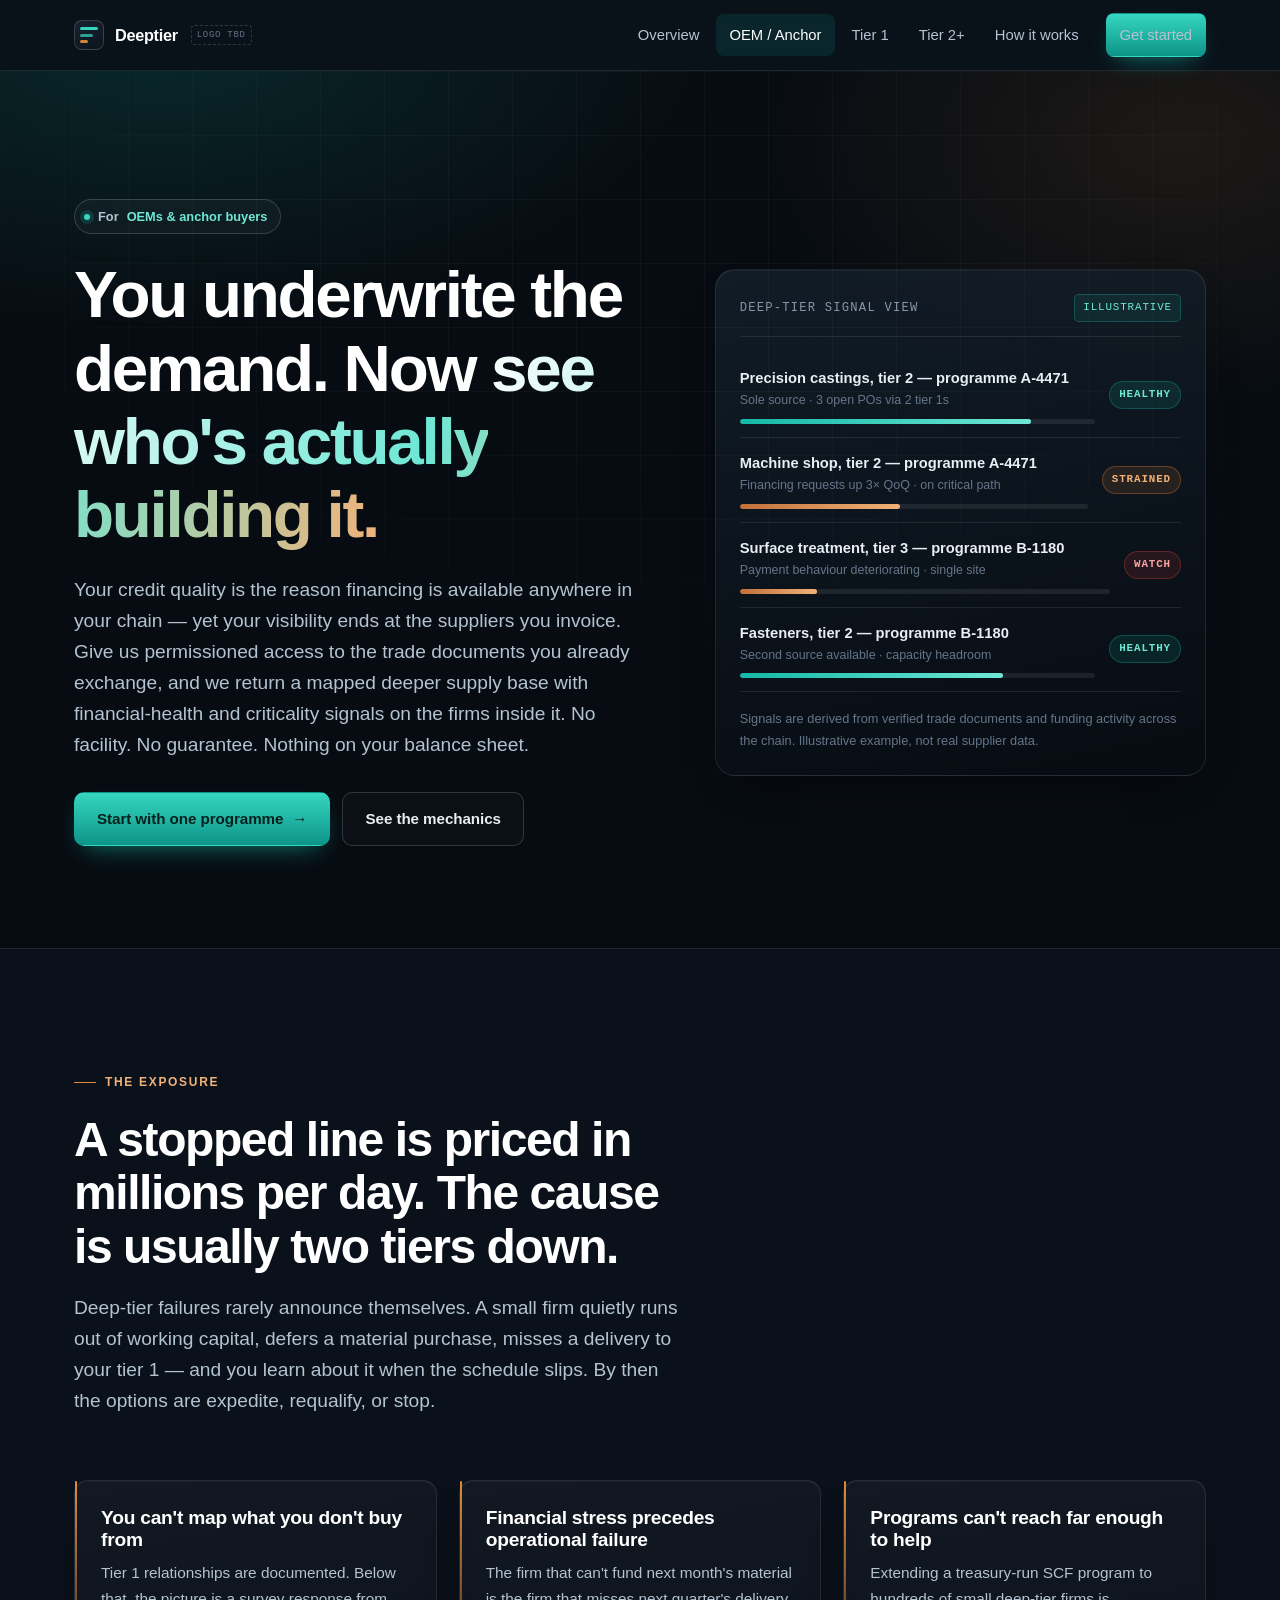
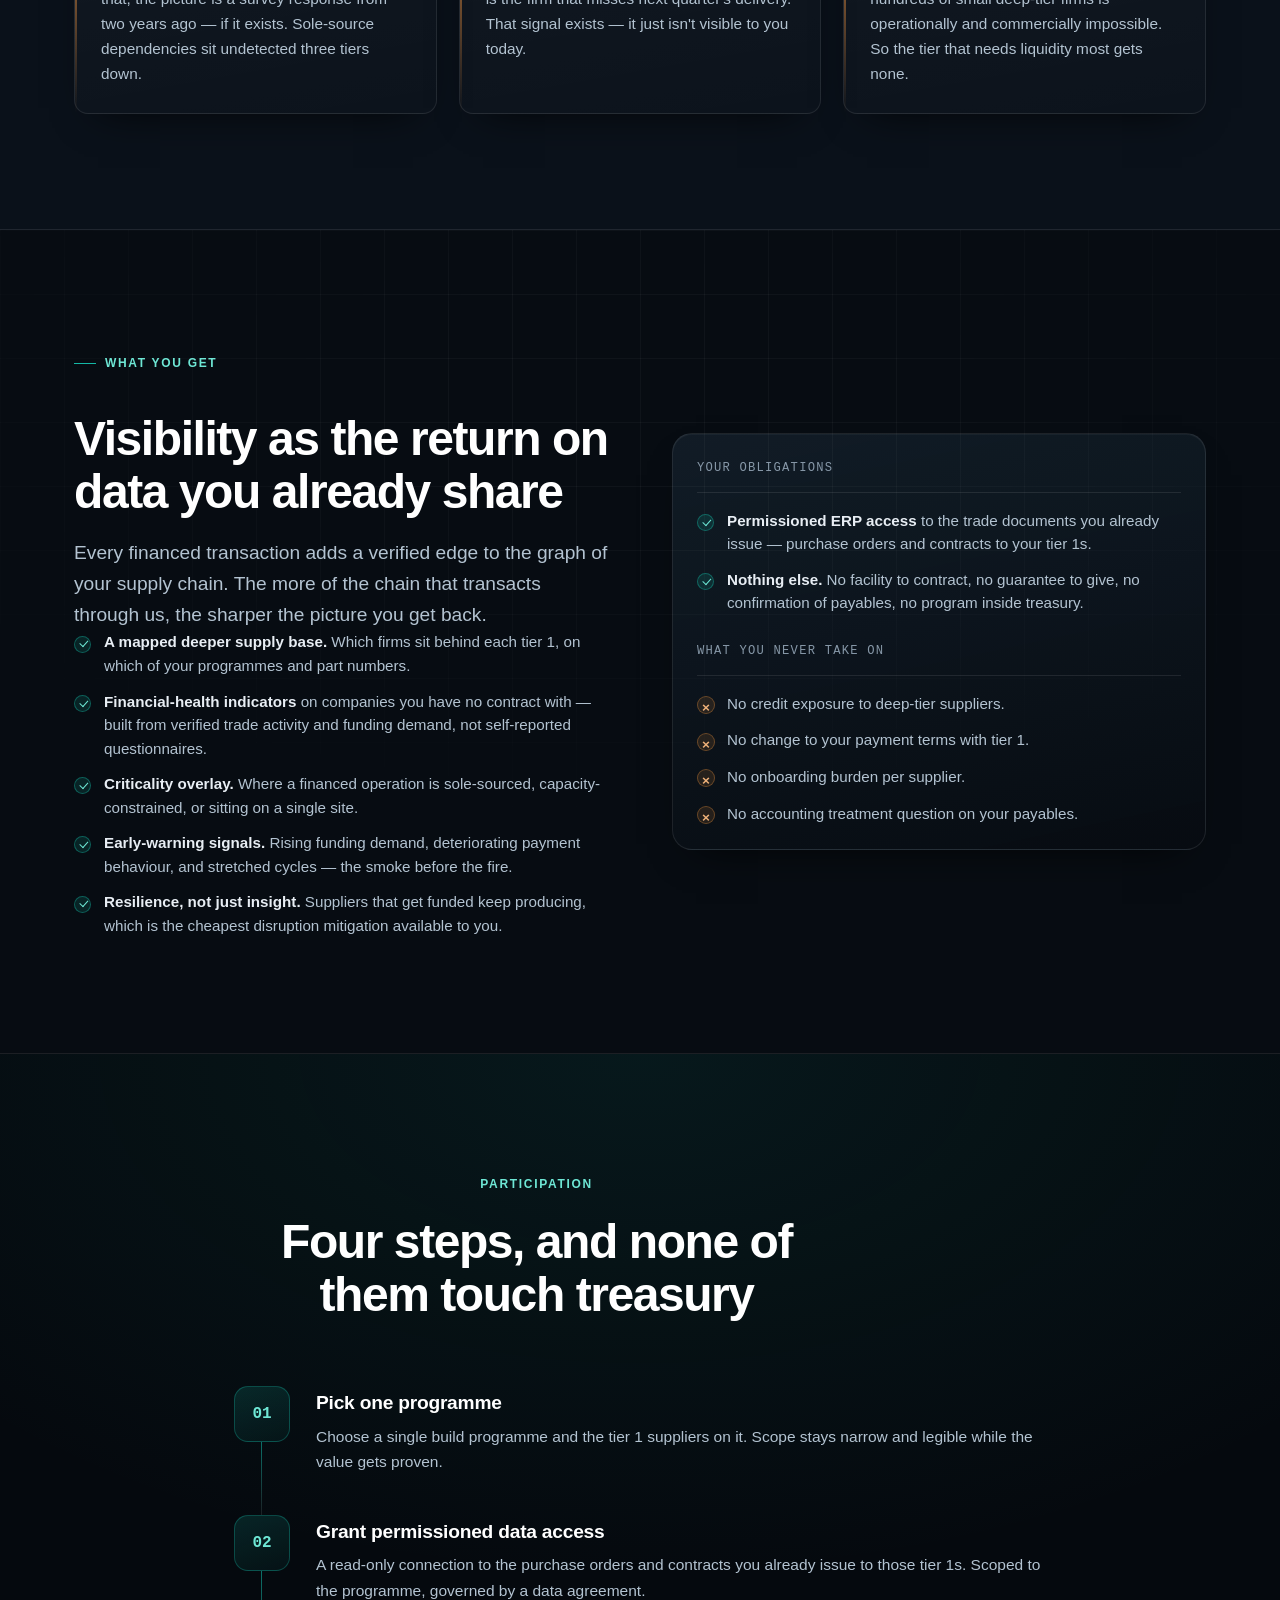
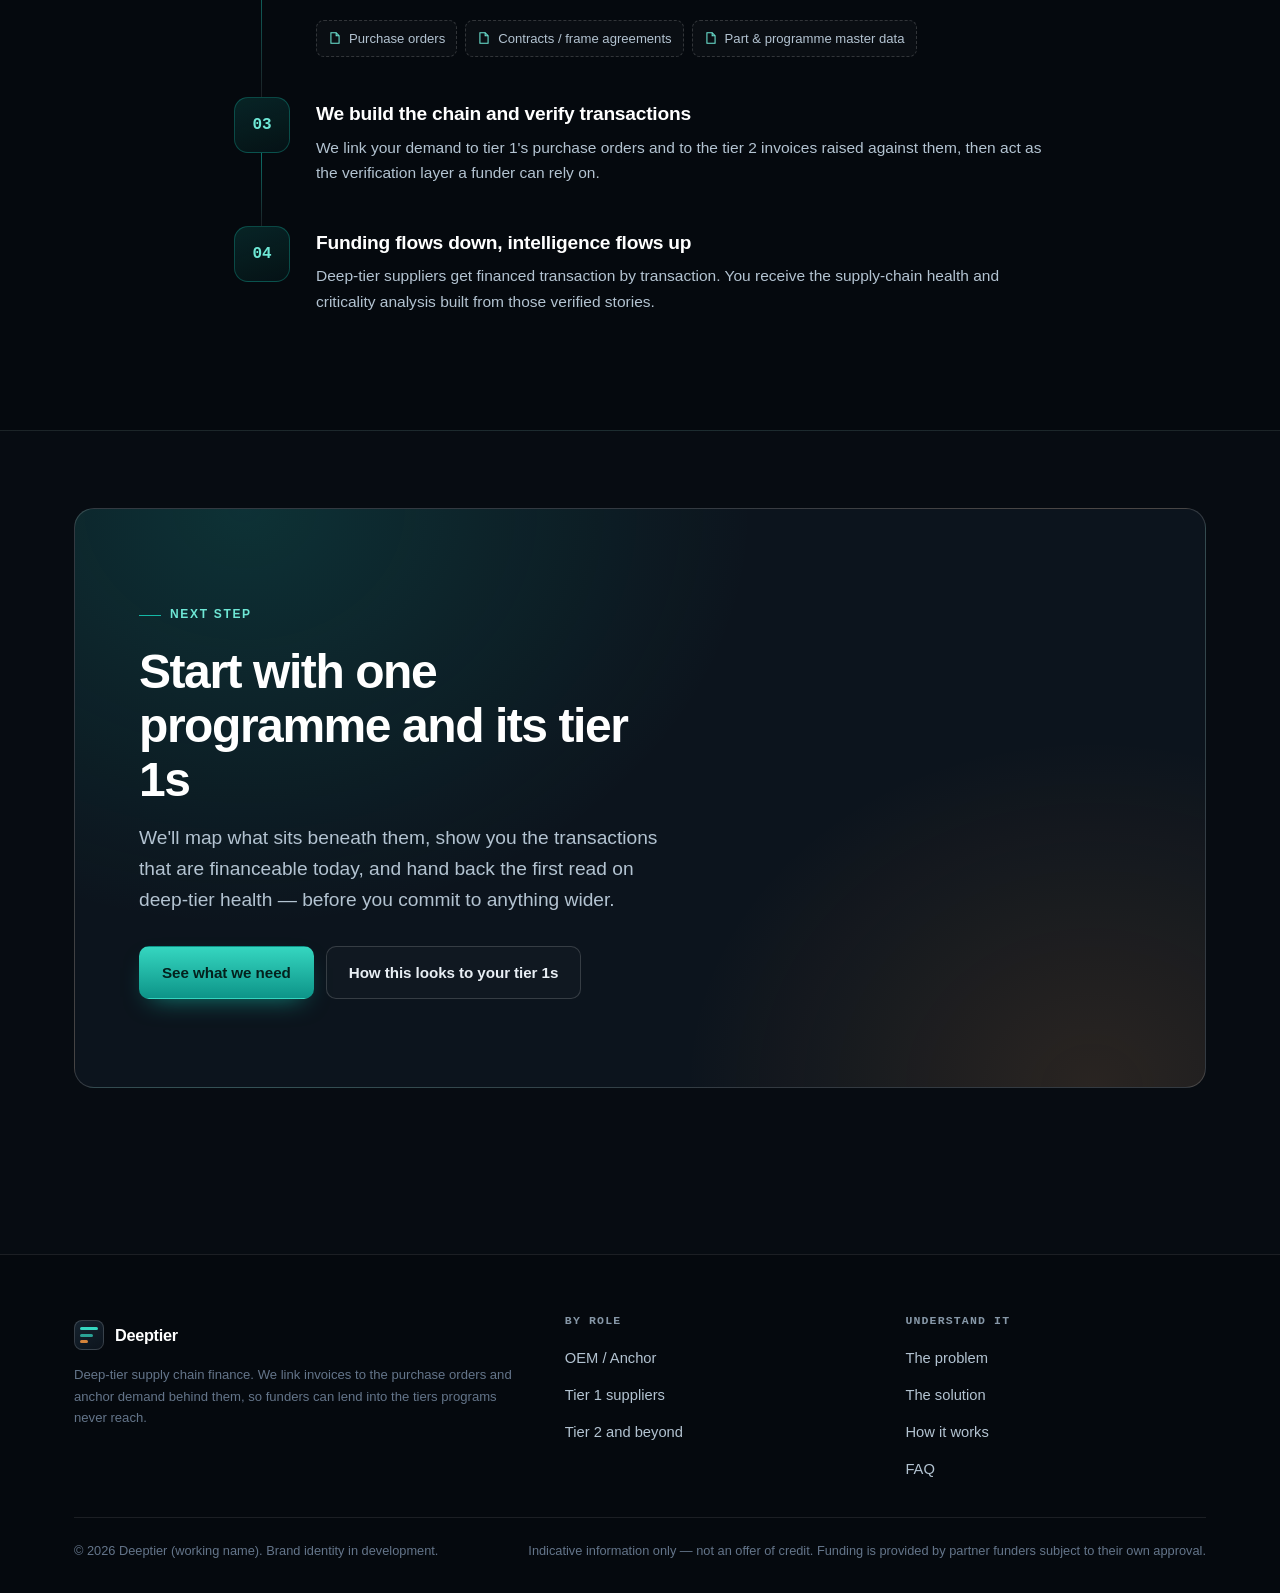
==== anchors.html @ c62d00a7 "Initial commit: deep-tier supply chain finance microsite Five-page static microsite, no build step a" ====
<!DOCTYPE html>
<html lang="en">
<head>
<meta charset="utf-8">
<meta name="viewport" content="width=device-width, initial-scale=1">
<title>For OEMs &amp; anchors — see and de-risk the tiers below tier 1</title>
<meta name="description" content="Trade ERP visibility for a mapped deeper supply base with financial-health and criticality signals. No facility, no guarantee, no treasury program.">
<link rel="stylesheet" href="assets/css/site.css">
</head>
<body>

<header class="site-header">
  <div class="wrap site-header__inner">
    <a class="brand" href="index.html">
      <span class="brand__mark" aria-hidden="true"><i></i><i></i><i></i></span>
      <span class="brand__name">Deeptier</span>
      <span class="brand__tbd" title="Placeholder wordmark — final logo to be defined">logo tbd</span>
    </a>
    <button class="nav-toggle" aria-label="Menu" aria-expanded="false"><i></i></button>
    <nav class="nav" aria-label="Main">
      <a href="index.html">Overview</a>
      <a href="anchors.html">OEM / Anchor</a>
      <a href="tier-1.html">Tier 1</a>
      <a href="tier-2.html">Tier 2+</a>
      <a href="how-it-works.html">How it works</a>
      <a class="btn btn--primary header-cta" href="#start">Get started</a>
    </nav>
  </div>
</header>

<main>

  <!-- ============ HERO ============ -->
  <section class="hero gridlines">
    <div class="wrap hero__grid">
      <div class="reveal">
        <span class="pill"><span class="dot"></span> For <b>OEMs &amp; anchor buyers</b></span>
        <h1 class="h-display hero__title">You underwrite the demand.
          <span class="grad-text">Now see who's actually building it.</span>
        </h1>
        <p class="lead">Your credit quality is the reason financing is available anywhere in your chain &mdash;
          yet your visibility ends at the suppliers you invoice. Give us permissioned access to the trade
          documents you already exchange, and we return a mapped deeper supply base with financial-health and
          criticality signals on the firms inside it. No facility. No guarantee. Nothing on your balance sheet.</p>
        <div class="btn-row hero__actions">
          <a class="btn btn--primary" href="#start">Start with one programme <span aria-hidden="true">&rarr;</span></a>
          <a class="btn btn--ghost" href="how-it-works.html">See the mechanics</a>
        </div>
      </div>

      <div class="hero__media reveal" data-d="2">
        <div class="panel">
          <div class="panel__head">
            <span class="panel__title">Deep-tier signal view</span>
            <span class="chip chip--teal">Illustrative</span>
          </div>

          <div class="signal">
            <div>
              <div class="signal__name">Precision castings, tier 2 &mdash; programme A-4471</div>
              <div class="signal__sub">Sole source &middot; 3 open POs via 2 tier 1s</div>
              <div class="meter" aria-hidden="true"><i style="width:82%"></i></div>
            </div>
            <span class="tagstate tagstate--ok">Healthy</span>
          </div>

          <div class="signal">
            <div>
              <div class="signal__name">Machine shop, tier 2 &mdash; programme A-4471</div>
              <div class="signal__sub">Financing requests up 3&times; QoQ &middot; on critical path</div>
              <div class="meter meter--copper" aria-hidden="true"><i style="width:46%"></i></div>
            </div>
            <span class="tagstate tagstate--warn">Strained</span>
          </div>

          <div class="signal">
            <div>
              <div class="signal__name">Surface treatment, tier 3 &mdash; programme B-1180</div>
              <div class="signal__sub">Payment behaviour deteriorating &middot; single site</div>
              <div class="meter meter--copper" aria-hidden="true"><i style="width:21%"></i></div>
            </div>
            <span class="tagstate tagstate--risk">Watch</span>
          </div>

          <div class="signal">
            <div>
              <div class="signal__name">Fasteners, tier 2 &mdash; programme B-1180</div>
              <div class="signal__sub">Second source available &middot; capacity headroom</div>
              <div class="meter" aria-hidden="true"><i style="width:74%"></i></div>
            </div>
            <span class="tagstate tagstate--ok">Healthy</span>
          </div>

          <p class="tiny" style="margin-top:16px;">Signals are derived from verified trade documents and funding
            activity across the chain. Illustrative example, not real supplier data.</p>
        </div>
      </div>
    </div>
  </section>

  <!-- ============ WHY IT MATTERS ============ -->
  <section class="band band--alt">
    <div class="wrap">
      <div class="section-head reveal">
        <span class="eyebrow eyebrow--copper">The exposure</span>
        <h2 class="h-1">A stopped line is priced in millions per day. The cause is usually two tiers down.</h2>
        <p class="lead">Deep-tier failures rarely announce themselves. A small firm quietly runs out of working
          capital, defers a material purchase, misses a delivery to your tier 1 &mdash; and you learn about it
          when the schedule slips. By then the options are expedite, requalify, or stop.</p>
      </div>

      <div class="grid grid--3">
        <article class="card card--problem reveal">
          <h3 class="h-3">You can't map what you don't buy from</h3>
          <p>Tier 1 relationships are documented. Below that, the picture is a survey response from two years
            ago &mdash; if it exists. Sole-source dependencies sit undetected three tiers down.</p>
        </article>
        <article class="card card--problem reveal" data-d="1">
          <h3 class="h-3">Financial stress precedes operational failure</h3>
          <p>The firm that can't fund next month's material is the firm that misses next quarter's delivery.
            That signal exists &mdash; it just isn't visible to you today.</p>
        </article>
        <article class="card card--problem reveal" data-d="2">
          <h3 class="h-3">Programs can't reach far enough to help</h3>
          <p>Extending a treasury-run SCF program to hundreds of small deep-tier firms is operationally and
            commercially impossible. So the tier that needs liquidity most gets none.</p>
        </article>
      </div>
    </div>
  </section>

  <!-- ============ WHAT YOU GET ============ -->
  <section class="band gridlines">
    <div class="wrap">
      <div class="split">
        <div class="stack reveal">
          <span class="eyebrow">What you get</span>
          <h2 class="h-1">Visibility as the return on data you already share</h2>
          <p class="lead">Every financed transaction adds a verified edge to the graph of your supply chain.
            The more of the chain that transacts through us, the sharper the picture you get back.</p>
          <ul class="ticks">
            <li><b>A mapped deeper supply base.</b> Which firms sit behind each tier 1, on which of your
              programmes and part numbers.</li>
            <li><b>Financial-health indicators</b> on companies you have no contract with &mdash; built from
              verified trade activity and funding demand, not self-reported questionnaires.</li>
            <li><b>Criticality overlay.</b> Where a financed operation is sole-sourced, capacity-constrained,
              or sitting on a single site.</li>
            <li><b>Early-warning signals.</b> Rising funding demand, deteriorating payment behaviour, and
              stretched cycles &mdash; the smoke before the fire.</li>
            <li><b>Resilience, not just insight.</b> Suppliers that get funded keep producing, which is the
              cheapest disruption mitigation available to you.</li>
          </ul>
        </div>

        <div class="split__media reveal" data-d="1">
          <div class="panel">
            <div class="panel__head"><span class="panel__title">Your obligations</span></div>
            <ul class="ticks">
              <li><b>Permissioned ERP access</b> to the trade documents you already issue &mdash; purchase
                orders and contracts to your tier 1s.</li>
              <li><b>Nothing else.</b> No facility to contract, no guarantee to give, no confirmation of
                payables, no program inside treasury.</li>
            </ul>
            <div class="panel__head" style="margin-top:26px;"><span class="panel__title">What you never take on</span></div>
            <ul class="crosses">
              <li>No credit exposure to deep-tier suppliers.</li>
              <li>No change to your payment terms with tier 1.</li>
              <li>No onboarding burden per supplier.</li>
              <li>No accounting treatment question on your payables.</li>
            </ul>
          </div>
        </div>
      </div>
    </div>
  </section>

  <!-- ============ HOW YOU PARTICIPATE ============ -->
  <section class="band band--deep">
    <div class="wrap wrap--narrow">
      <div class="section-head center reveal">
        <span class="eyebrow">Participation</span>
        <h2 class="h-1">Four steps, and none of them touch treasury</h2>
      </div>

      <div class="flow">
        <div class="flow__step reveal">
          <div class="flow__num" aria-hidden="true"></div>
          <div class="flow__body">
            <h3 class="h-3">Pick one programme</h3>
            <p>Choose a single build programme and the tier 1 suppliers on it. Scope stays narrow and legible
              while the value gets proven.</p>
          </div>
        </div>
        <div class="flow__step reveal">
          <div class="flow__num" aria-hidden="true"></div>
          <div class="flow__body">
            <h3 class="h-3">Grant permissioned data access</h3>
            <p>A read-only connection to the purchase orders and contracts you already issue to those tier 1s.
              Scoped to the programme, governed by a data agreement.</p>
            <div class="docrow">
              <span class="doc"><svg viewBox="0 0 24 24" fill="none" stroke="currentColor" stroke-width="1.8"><path d="M14 3v5h5"/><path d="M5 3h9l5 5v13H5z"/></svg> Purchase orders</span>
              <span class="doc"><svg viewBox="0 0 24 24" fill="none" stroke="currentColor" stroke-width="1.8"><path d="M14 3v5h5"/><path d="M5 3h9l5 5v13H5z"/></svg> Contracts / frame agreements</span>
              <span class="doc"><svg viewBox="0 0 24 24" fill="none" stroke="currentColor" stroke-width="1.8"><path d="M14 3v5h5"/><path d="M5 3h9l5 5v13H5z"/></svg> Part &amp; programme master data</span>
            </div>
          </div>
        </div>
        <div class="flow__step reveal">
          <div class="flow__num" aria-hidden="true"></div>
          <div class="flow__body">
            <h3 class="h-3">We build the chain and verify transactions</h3>
            <p>We link your demand to tier 1's purchase orders and to the tier 2 invoices raised against them,
              then act as the verification layer a funder can rely on.</p>
          </div>
        </div>
        <div class="flow__step reveal">
          <div class="flow__num" aria-hidden="true"></div>
          <div class="flow__body">
            <h3 class="h-3">Funding flows down, intelligence flows up</h3>
            <p>Deep-tier suppliers get financed transaction by transaction. You receive the supply-chain health
              and criticality analysis built from those verified stories.</p>
          </div>
        </div>
      </div>
    </div>
  </section>

  <!-- ============ CTA ============ -->
  <section class="band band--tight" id="start">
    <div class="wrap">
      <div class="cta reveal">
        <div style="max-width:58ch;">
          <span class="eyebrow">Next step</span>
          <h2 class="h-1">Start with one programme and its tier 1s</h2>
          <p class="lead">We'll map what sits beneath them, show you the transactions that are financeable
            today, and hand back the first read on deep-tier health &mdash; before you commit to anything wider.</p>
          <div class="btn-row">
            <a class="btn btn--primary" href="how-it-works.html#start">See what we need</a>
            <a class="btn btn--ghost" href="tier-1.html">How this looks to your tier 1s</a>
          </div>
        </div>
      </div>
    </div>
  </section>

</main>

<footer class="site-footer">
  <div class="wrap">
    <div class="site-footer__grid">
      <div>
        <a class="brand" href="index.html" style="margin-bottom:14px;">
          <span class="brand__mark" aria-hidden="true"><i></i><i></i><i></i></span>
          <span class="brand__name">Deeptier</span>
        </a>
        <p class="site-footer__note">Deep-tier supply chain finance. We link invoices to the purchase orders and
          anchor demand behind them, so funders can lend into the tiers programs never reach.</p>
      </div>
      <div>
        <h5>By role</h5>
        <ul>
          <li><a href="anchors.html">OEM / Anchor</a></li>
          <li><a href="tier-1.html">Tier 1 suppliers</a></li>
          <li><a href="tier-2.html">Tier 2 and beyond</a></li>
        </ul>
      </div>
      <div>
        <h5>Understand it</h5>
        <ul>
          <li><a href="index.html#problem">The problem</a></li>
          <li><a href="index.html#solution">The solution</a></li>
          <li><a href="how-it-works.html">How it works</a></li>
          <li><a href="how-it-works.html#faq">FAQ</a></li>
        </ul>
      </div>
    </div>
    <div class="site-footer__bottom">
      <p class="tiny">&copy; 2026 Deeptier (working name). Brand identity in development.</p>
      <p class="tiny">Indicative information only &mdash; not an offer of credit. Funding is provided by partner funders subject to their own approval.</p>
    </div>
  </div>
</footer>

<script src="assets/js/site.js"></script>
</body>
</html>
---- assets/css/site.css ----
/* =========================================================
   Deep-Tier Supply Chain Finance — microsite styles
   Dark-first fintech system: ink neutrals + teal primary + copper accent
   ========================================================= */

/* ---------- tokens ---------- */
:root {
  /* ink neutrals (60%) */
  --ink-950: #05090e;
  --ink-900: #070c12;
  --ink-850: #0a111a;
  --ink-800: #0c141d;
  --ink-700: #111c27;
  --ink-600: #16232f;

  /* teal primary (30%) */
  --teal-300: #6ee7d5;
  --teal-400: #35d6c0;
  --teal-500: #14b8a6;
  --teal-600: #0d9488;
  --teal-700: #0b6f68;

  /* copper accent (10%) */
  --copper-300: #f0b27a;
  --copper-400: #e08a3c;
  --copper-500: #c2703a;

  /* text */
  --text: #e8eef4;
  --text-mid: #b3c3d1;
  --text-dim: #8798a8;
  --text-faint: #64758a;

  /* lines & surfaces */
  --line: rgba(255, 255, 255, 0.09);
  --line-strong: rgba(255, 255, 255, 0.16);
  --glass: rgba(12, 20, 29, 0.72);

  /* type */
  --sans: "Inter", -apple-system, BlinkMacSystemFont, "Segoe UI", Roboto,
    "Helvetica Neue", Arial, sans-serif;
  --mono: ui-monospace, SFMono-Regular, "SF Mono", Menlo, Consolas, monospace;

  /* layout */
  --wrap: 1180px;
  --radius: 14px;
  --radius-lg: 20px;

  --shadow-card: 0 1px 0 rgba(255, 255, 255, 0.04) inset,
    0 18px 40px -24px rgba(0, 0, 0, 0.9);
  --ease: cubic-bezier(0.22, 0.61, 0.36, 1);
}

/* ---------- reset / base ---------- */
*,
*::before,
*::after { box-sizing: border-box; }

html { -webkit-text-size-adjust: 100%; scroll-behavior: smooth; }

body {
  margin: 0;
  background: var(--ink-900);
  color: var(--text);
  font-family: var(--sans);
  font-size: 17px;
  line-height: 1.65;
  -webkit-font-smoothing: antialiased;
  text-rendering: optimizeLegibility;
  overflow-x: hidden;
}

img, svg { max-width: 100%; display: block; }
a { color: var(--teal-300); text-decoration: none; }
a:hover { color: var(--teal-400); }

h1, h2, h3, h4 {
  margin: 0;
  font-weight: 650;
  letter-spacing: -0.022em;
  line-height: 1.12;
  color: #fff;
}
p { margin: 0; }

::selection { background: var(--teal-600); color: #04120f; }

:focus-visible {
  outline: 2px solid var(--teal-400);
  outline-offset: 3px;
  border-radius: 6px;
}

/* ---------- layout primitives ---------- */
.wrap {
  width: 100%;
  max-width: var(--wrap);
  margin-inline: auto;
  padding-inline: 24px;
}
.wrap--narrow { max-width: 860px; }

section { position: relative; }

.band { padding: clamp(72px, 9vw, 132px) 0; }
.band--tight { padding: clamp(56px, 6vw, 88px) 0; }
.band--alt { background: var(--ink-850); border-block: 1px solid var(--line); }
.band--deep {
  background:
    radial-gradient(120% 90% at 50% 0%, rgba(20, 184, 166, 0.09), transparent 60%),
    var(--ink-950);
  border-block: 1px solid var(--line);
}

/* hairline grid texture, used on hero + deep bands */
.gridlines::before {
  content: "";
  position: absolute;
  inset: 0;
  pointer-events: none;
  background-image:
    linear-gradient(to right, rgba(255, 255, 255, 0.035) 1px, transparent 1px),
    linear-gradient(to bottom, rgba(255, 255, 255, 0.035) 1px, transparent 1px);
  background-size: 64px 64px;
  mask-image: radial-gradient(90% 70% at 50% 20%, #000 20%, transparent 78%);
  -webkit-mask-image: radial-gradient(90% 70% at 50% 20%, #000 20%, transparent 78%);
}

/* ---------- type helpers ---------- */
.eyebrow {
  display: inline-flex;
  align-items: center;
  gap: 9px;
  font-size: 12px;
  font-weight: 620;
  letter-spacing: 0.14em;
  text-transform: uppercase;
  color: var(--teal-300);
  margin-bottom: 20px;
}
.eyebrow::before {
  content: "";
  width: 22px;
  height: 1px;
  background: var(--teal-500);
}
.eyebrow--copper { color: var(--copper-300); }
.eyebrow--copper::before { background: var(--copper-400); }

.h-display { font-size: clamp(2.35rem, 5.6vw, 4.1rem); letter-spacing: -0.035em; }
.h-1 { font-size: clamp(2rem, 4vw, 3rem); letter-spacing: -0.03em; }
.h-2 { font-size: clamp(1.55rem, 2.5vw, 2.1rem); }
.h-3 { font-size: 1.2rem; letter-spacing: -0.012em; }

.lead {
  font-size: clamp(1.05rem, 1.5vw, 1.24rem);
  color: var(--text-mid);
  line-height: 1.62;
  max-width: 62ch;
}
.muted { color: var(--text-dim); }
.small { font-size: 0.92rem; }
.tiny { font-size: 0.8rem; color: var(--text-faint); }

.grad-text {
  background: linear-gradient(96deg, #fff 12%, var(--teal-300) 62%, var(--copper-300));
  -webkit-background-clip: text;
  background-clip: text;
  color: transparent;
}

.stack > * + * { margin-top: 18px; }
.section-head { max-width: 64ch; margin-bottom: clamp(40px, 5vw, 64px); }
.section-head .lead { margin-top: 18px; }
.center { text-align: center; }
.center .lead, .center .section-head { margin-inline: auto; }
.center .eyebrow::before { display: none; }

/* ---------- buttons ---------- */
.btn {
  display: inline-flex;
  align-items: center;
  justify-content: center;
  gap: 9px;
  padding: 13px 22px;
  border-radius: 10px;
  border: 1px solid transparent;
  font: inherit;
  font-size: 0.95rem;
  font-weight: 600;
  letter-spacing: -0.005em;
  cursor: pointer;
  transition: transform 0.18s var(--ease), background 0.18s, border-color 0.18s,
    box-shadow 0.18s, color 0.18s;
}
.btn:hover { transform: translateY(-1px); }
.btn:active { transform: translateY(0); }

.btn--primary {
  background: linear-gradient(180deg, var(--teal-400), var(--teal-600));
  color: #04211d;
  box-shadow: 0 10px 26px -12px rgba(20, 184, 166, 0.75);
}
.btn--primary:hover {
  color: #04211d;
  box-shadow: 0 14px 32px -12px rgba(20, 184, 166, 0.95);
}

.btn--ghost {
  border-color: var(--line-strong);
  color: var(--text);
  background: rgba(255, 255, 255, 0.02);
}
.btn--ghost:hover { border-color: var(--teal-500); color: #fff; background: rgba(20, 184, 166, 0.08); }

.btn--copper {
  background: linear-gradient(180deg, var(--copper-300), var(--copper-500));
  color: #24130a;
  box-shadow: 0 10px 26px -12px rgba(224, 138, 60, 0.7);
}
.btn--copper:hover { color: #24130a; }

.btn-row { display: flex; flex-wrap: wrap; gap: 12px; }

.arrow-link {
  display: inline-flex;
  align-items: center;
  gap: 8px;
  font-weight: 600;
  font-size: 0.95rem;
}
.arrow-link span { transition: transform 0.2s var(--ease); }
.arrow-link:hover span { transform: translateX(4px); }

/* ---------- header ---------- */
.site-header {
  position: sticky;
  top: 0;
  z-index: 60;
  background: var(--glass);
  backdrop-filter: blur(14px) saturate(140%);
  -webkit-backdrop-filter: blur(14px) saturate(140%);
  border-bottom: 1px solid var(--line);
}
.site-header__inner {
  display: flex;
  align-items: center;
  gap: 20px;
  height: 70px;
}

/* placeholder brand mark — swap when the real logo lands */
.brand { display: inline-flex; align-items: center; gap: 11px; color: #fff; }
.brand:hover { color: #fff; }
.brand__mark {
  width: 30px;
  height: 30px;
  flex: none;
  display: grid;
  align-content: center;
  gap: 3.5px;
  padding: 5px;
  border-radius: 8px;
  background: linear-gradient(150deg, var(--ink-600), var(--ink-800));
  border: 1px solid var(--line-strong);
}
.brand__mark i {
  display: block;
  height: 3px;
  border-radius: 2px;
  background: var(--teal-400);
}
.brand__mark i:nth-child(1) { width: 100%; opacity: 1; }
.brand__mark i:nth-child(2) { width: 72%; opacity: 0.72; }
.brand__mark i:nth-child(3) { width: 44%; background: var(--copper-400); opacity: 0.95; }

.brand__name {
  font-weight: 650;
  font-size: 1.02rem;
  letter-spacing: -0.02em;
}
.brand__tbd {
  font-family: var(--mono);
  font-size: 9px;
  letter-spacing: 0.08em;
  color: var(--text-faint);
  border: 1px dashed var(--line-strong);
  border-radius: 4px;
  padding: 2px 5px;
  margin-left: 2px;
  text-transform: uppercase;
}

.nav { margin-left: auto; display: flex; align-items: center; gap: 4px; }
.nav a {
  padding: 9px 13px;
  border-radius: 8px;
  font-size: 0.925rem;
  font-weight: 520;
  color: var(--text-mid);
}
.nav a:hover { color: #fff; background: rgba(255, 255, 255, 0.05); }
.nav a[aria-current="page"] { color: #fff; background: rgba(20, 184, 166, 0.12); }
.header-cta { margin-left: 10px; padding: 10px 18px; }

.nav-toggle {
  display: none;
  margin-left: auto;
  width: 42px;
  height: 38px;
  border-radius: 9px;
  border: 1px solid var(--line-strong);
  background: rgba(255, 255, 255, 0.03);
  color: var(--text);
  cursor: pointer;
  align-items: center;
  justify-content: center;
}
.nav-toggle i {
  display: block;
  width: 17px;
  height: 1.5px;
  background: currentColor;
  position: relative;
}
.nav-toggle i::before,
.nav-toggle i::after {
  content: "";
  position: absolute;
  left: 0;
  width: 17px;
  height: 1.5px;
  background: currentColor;
}
.nav-toggle i::before { top: -5.5px; }
.nav-toggle i::after { top: 5.5px; }

/* ---------- hero ---------- */
.hero {
  position: relative;
  overflow: hidden;
  padding: clamp(76px, 10vw, 132px) 0 clamp(64px, 8vw, 104px);
  background:
    radial-gradient(70% 55% at 12% -5%, rgba(20, 184, 166, 0.17), transparent 62%),
    radial-gradient(55% 50% at 92% 8%, rgba(224, 138, 60, 0.1), transparent 60%),
    var(--ink-900);
}
.hero__grid {
  display: grid;
  grid-template-columns: 1.08fr 0.92fr;
  gap: clamp(36px, 5vw, 68px);
  align-items: center;
}
.hero--simple { padding-bottom: clamp(48px, 6vw, 72px); }
.hero--simple .hero__grid { grid-template-columns: 1fr; max-width: 900px; }

.hero__title { margin-bottom: 22px; }
.hero__actions { margin-top: 32px; }

.pill {
  display: inline-flex;
  align-items: center;
  gap: 8px;
  padding: 6px 13px 6px 9px;
  border-radius: 999px;
  border: 1px solid var(--line-strong);
  background: rgba(255, 255, 255, 0.03);
  font-size: 0.8rem;
  font-weight: 560;
  color: var(--text-mid);
  margin-bottom: 24px;
}
.pill b { color: var(--teal-300); font-weight: 620; }
.dot {
  width: 6px;
  height: 6px;
  border-radius: 50%;
  background: var(--teal-400);
  box-shadow: 0 0 0 4px rgba(20, 184, 166, 0.18);
}

/* trust strip under hero */
.trust {
  margin-top: clamp(44px, 5vw, 68px);
  padding-top: 26px;
  border-top: 1px solid var(--line);
  display: grid;
  grid-template-columns: repeat(4, 1fr);
  gap: 24px;
}
.trust div { min-width: 0; }
.trust dt {
  font-size: 1.6rem;
  font-weight: 660;
  letter-spacing: -0.03em;
  color: #fff;
  font-variant-numeric: tabular-nums;
}
.trust dd { margin: 5px 0 0; font-size: 0.86rem; color: var(--text-dim); line-height: 1.45; }

/* ---------- tier stack visual (hero art) ---------- */
.tierstack {
  display: grid;
  gap: 12px;
  padding: 22px;
  border-radius: var(--radius-lg);
  border: 1px solid var(--line);
  background: linear-gradient(165deg, rgba(22, 35, 47, 0.85), rgba(7, 12, 18, 0.9));
  box-shadow: var(--shadow-card);
}
.tierstack__row {
  display: grid;
  grid-template-columns: 40px 1fr auto;
  align-items: center;
  gap: 14px;
  padding: 15px 16px;
  border-radius: 11px;
  border: 1px solid var(--line);
  background: rgba(255, 255, 255, 0.025);
  position: relative;
}
.tierstack__row--t2 { border-color: rgba(224, 138, 60, 0.4); background: rgba(224, 138, 60, 0.07); }
.tierstack__badge {
  width: 40px;
  height: 40px;
  border-radius: 9px;
  display: grid;
  place-items: center;
  font-family: var(--mono);
  font-size: 0.78rem;
  font-weight: 700;
  color: var(--teal-300);
  background: rgba(20, 184, 166, 0.12);
  border: 1px solid rgba(20, 184, 166, 0.3);
}
.tierstack__row--t2 .tierstack__badge {
  color: var(--copper-300);
  background: rgba(224, 138, 60, 0.13);
  border-color: rgba(224, 138, 60, 0.35);
}
.tierstack__label { font-weight: 600; font-size: 0.95rem; }
.tierstack__sub { font-size: 0.8rem; color: var(--text-dim); }
.tierstack__meta { font-family: var(--mono); font-size: 0.72rem; color: var(--text-faint); text-align: right; }

.tierstack__link {
  justify-self: center;
  width: 1px;
  height: 18px;
  background: linear-gradient(var(--line-strong), transparent);
  position: relative;
}
.tierstack__link span {
  position: absolute;
  left: 12px;
  top: -3px;
  font-family: var(--mono);
  font-size: 0.66rem;
  letter-spacing: 0.06em;
  color: var(--text-faint);
  white-space: nowrap;
  text-transform: uppercase;
}

.tierstack__foot {
  margin-top: 4px;
  padding: 13px 16px;
  border-radius: 11px;
  border: 1px dashed rgba(20, 184, 166, 0.35);
  background: rgba(20, 184, 166, 0.06);
  font-size: 0.82rem;
  color: var(--text-mid);
  display: flex;
  align-items: center;
  gap: 10px;
}

/* ---------- cards / grids ---------- */
.grid { display: grid; gap: 22px; }
.grid--2 { grid-template-columns: repeat(2, 1fr); }
.grid--3 { grid-template-columns: repeat(3, 1fr); }
.grid--4 { grid-template-columns: repeat(4, 1fr); }

.card {
  position: relative;
  padding: 26px;
  border-radius: var(--radius);
  border: 1px solid var(--line);
  background: linear-gradient(170deg, rgba(255, 255, 255, 0.035), rgba(255, 255, 255, 0.012));
  box-shadow: var(--shadow-card);
  transition: border-color 0.22s, transform 0.22s var(--ease);
}
.card h3 { margin-bottom: 10px; }
.card p { color: var(--text-mid); font-size: 0.96rem; }
.card--hover:hover { transform: translateY(-3px); border-color: var(--line-strong); }

/* problem cards get a copper edge, solution cards a teal edge */
.card--problem::before,
.card--solution::before {
  content: "";
  position: absolute;
  inset: 0 auto 0 0;
  width: 2px;
  border-radius: 2px;
}
.card--problem::before { background: linear-gradient(var(--copper-400), transparent); }
.card--solution::before { background: linear-gradient(var(--teal-400), transparent); }

.ico {
  width: 42px;
  height: 42px;
  border-radius: 10px;
  display: grid;
  place-items: center;
  margin-bottom: 18px;
  border: 1px solid rgba(20, 184, 166, 0.28);
  background: rgba(20, 184, 166, 0.1);
  color: var(--teal-300);
}
.ico--copper {
  border-color: rgba(224, 138, 60, 0.3);
  background: rgba(224, 138, 60, 0.1);
  color: var(--copper-300);
}
.ico svg { width: 20px; height: 20px; }

/* benefit / audience cards (landing section 3) */
.benefit {
  display: flex;
  flex-direction: column;
  padding: 28px;
  border-radius: var(--radius-lg);
  border: 1px solid var(--line);
  background: linear-gradient(172deg, rgba(255, 255, 255, 0.04), rgba(255, 255, 255, 0.01));
  box-shadow: var(--shadow-card);
  overflow: hidden;
  transition: transform 0.24s var(--ease), border-color 0.24s;
}
.benefit:hover { transform: translateY(-4px); border-color: var(--line-strong); }
.benefit__tag {
  display: inline-flex;
  align-self: flex-start;
  font-family: var(--mono);
  font-size: 0.7rem;
  font-weight: 700;
  letter-spacing: 0.12em;
  text-transform: uppercase;
  padding: 5px 9px;
  border-radius: 6px;
  margin-bottom: 18px;
  color: var(--teal-300);
  background: rgba(20, 184, 166, 0.12);
  border: 1px solid rgba(20, 184, 166, 0.28);
}
.benefit--copper .benefit__tag {
  color: var(--copper-300);
  background: rgba(224, 138, 60, 0.12);
  border-color: rgba(224, 138, 60, 0.3);
}
.benefit h3 { font-size: 1.32rem; margin-bottom: 12px; }
.benefit > p { color: var(--text-mid); font-size: 0.97rem; }
.benefit__list { margin: 20px 0 26px; }
.benefit__foot { margin-top: auto; padding-top: 18px; border-top: 1px solid var(--line); }
.benefit--copper .benefit__foot a { color: var(--copper-300); }
.benefit--copper .benefit__foot a:hover { color: var(--copper-400); }

/* ---------- ticks / lists ---------- */
.ticks { list-style: none; margin: 0; padding: 0; display: grid; gap: 12px; }
.ticks li {
  position: relative;
  padding-left: 30px;
  font-size: 0.95rem;
  color: var(--text-mid);
  line-height: 1.55;
}
.ticks li::before {
  content: "";
  position: absolute;
  left: 0;
  top: 0.34em;
  width: 17px;
  height: 17px;
  border-radius: 50%;
  border: 1px solid rgba(20, 184, 166, 0.4);
  background:
    /* check glyph drawn with gradients-free mask: use text fallback below */
    rgba(20, 184, 166, 0.14);
}
.ticks li::after {
  content: "";
  position: absolute;
  left: 5.5px;
  top: 0.66em;
  width: 5px;
  height: 8px;
  border: solid var(--teal-300);
  border-width: 0 1.6px 1.6px 0;
  transform: rotate(42deg) translateY(-2px);
}
.ticks--copper li::before { border-color: rgba(224, 138, 60, 0.42); background: rgba(224, 138, 60, 0.14); }
.ticks--copper li::after { border-color: var(--copper-300); }

.ticks li b { color: var(--text); font-weight: 600; }

/* crosses, for problem/pain lists */
.crosses { list-style: none; margin: 0; padding: 0; display: grid; gap: 13px; }
.crosses li {
  position: relative;
  padding-left: 30px;
  font-size: 0.95rem;
  color: var(--text-mid);
  line-height: 1.55;
}
.crosses li::before {
  content: "×";
  position: absolute;
  left: 0;
  top: -0.06em;
  width: 18px;
  height: 18px;
  border-radius: 50%;
  display: grid;
  place-items: center;
  font-size: 0.85rem;
  font-weight: 700;
  color: var(--copper-300);
  background: rgba(224, 138, 60, 0.13);
  border: 1px solid rgba(224, 138, 60, 0.36);
  top: 0.3em;
}
.crosses li b { color: var(--text); font-weight: 600; }

/* ---------- flow (how it works) ---------- */
.flow { display: grid; gap: 0; counter-reset: step; }
.flow__step {
  position: relative;
  display: grid;
  grid-template-columns: 56px 1fr;
  gap: 26px;
  padding-bottom: 40px;
}
.flow__step:last-child { padding-bottom: 0; }
.flow__step::before {
  content: "";
  position: absolute;
  left: 27px;
  top: 56px;
  bottom: 0;
  width: 1px;
  background: linear-gradient(var(--teal-700), var(--line));
}
.flow__step:last-child::before { display: none; }
.flow__num {
  counter-increment: step;
  width: 56px;
  height: 56px;
  border-radius: 14px;
  display: grid;
  place-items: center;
  font-family: var(--mono);
  font-size: 1rem;
  font-weight: 700;
  color: var(--teal-300);
  background: linear-gradient(160deg, rgba(20, 184, 166, 0.16), rgba(20, 184, 166, 0.05));
  border: 1px solid rgba(20, 184, 166, 0.32);
  position: relative;
  z-index: 1;
}
.flow__num::before { content: "0" counter(step); }
.flow__body { padding-top: 6px; }
.flow__body h3 { margin-bottom: 10px; }
.flow__body p { color: var(--text-mid); font-size: 0.97rem; }
.flow__who {
  display: inline-flex;
  gap: 7px;
  flex-wrap: wrap;
  margin-bottom: 12px;
}
.chip {
  font-family: var(--mono);
  font-size: 0.68rem;
  letter-spacing: 0.08em;
  text-transform: uppercase;
  padding: 4px 8px;
  border-radius: 5px;
  border: 1px solid var(--line-strong);
  color: var(--text-dim);
  background: rgba(255, 255, 255, 0.03);
}
.chip--teal { color: var(--teal-300); border-color: rgba(20, 184, 166, 0.3); background: rgba(20, 184, 166, 0.1); }
.chip--copper { color: var(--copper-300); border-color: rgba(224, 138, 60, 0.3); background: rgba(224, 138, 60, 0.1); }

/* document / data chips inside flow steps */
.docrow {
  margin-top: 16px;
  display: flex;
  flex-wrap: wrap;
  gap: 8px;
}
.doc {
  display: inline-flex;
  align-items: center;
  gap: 7px;
  padding: 7px 11px;
  border-radius: 8px;
  border: 1px dashed var(--line-strong);
  background: rgba(255, 255, 255, 0.025);
  font-size: 0.82rem;
  color: var(--text-mid);
}
.doc svg { width: 14px; height: 14px; color: var(--teal-300); flex: none; }

/* ---------- chain diagram ---------- */
.chain {
  display: grid;
  grid-template-columns: repeat(3, 1fr);
  gap: 0;
  border: 1px solid var(--line);
  border-radius: var(--radius-lg);
  overflow: hidden;
  background: var(--ink-850);
}
.chain__node {
  padding: 26px 22px;
  border-right: 1px solid var(--line);
  position: relative;
}
.chain__node:last-child { border-right: 0; }
.chain__node h4 { font-size: 1.02rem; margin-bottom: 8px; }
.chain__node p { font-size: 0.88rem; color: var(--text-dim); }
.chain__node .chip { margin-bottom: 14px; }
.chain__flowlabel {
  margin-top: 18px;
  padding-top: 14px;
  border-top: 1px dashed var(--line);
  font-family: var(--mono);
  font-size: 0.72rem;
  color: var(--teal-300);
  letter-spacing: 0.04em;
}
.chain__flowlabel--copper { color: var(--copper-300); }

/* ---------- split feature ---------- */
.split {
  display: grid;
  grid-template-columns: 1fr 1fr;
  gap: clamp(32px, 5vw, 64px);
  align-items: center;
}
.split--reverse .split__media { order: -1; }

.panel {
  padding: 24px;
  border-radius: var(--radius-lg);
  border: 1px solid var(--line);
  background: linear-gradient(168deg, rgba(22, 35, 47, 0.7), rgba(7, 12, 18, 0.85));
  box-shadow: var(--shadow-card);
}
.panel__head {
  display: flex;
  align-items: center;
  justify-content: space-between;
  gap: 12px;
  padding-bottom: 14px;
  margin-bottom: 16px;
  border-bottom: 1px solid var(--line);
}
.panel__title { font-family: var(--mono); font-size: 0.76rem; letter-spacing: 0.1em; text-transform: uppercase; color: var(--text-dim); }

/* signal rows — used on anchor page (supply-chain health) */
.signal {
  display: grid;
  grid-template-columns: 1fr auto;
  align-items: center;
  gap: 14px;
  padding: 13px 0;
  border-bottom: 1px solid var(--line);
}
.signal:last-child { border-bottom: 0; }
.signal__name { font-size: 0.92rem; font-weight: 560; }
.signal__sub { font-size: 0.78rem; color: var(--text-faint); }
.tagstate {
  font-family: var(--mono);
  font-size: 0.68rem;
  font-weight: 700;
  letter-spacing: 0.08em;
  text-transform: uppercase;
  padding: 4px 9px;
  border-radius: 999px;
  white-space: nowrap;
}
.tagstate--ok { color: var(--teal-300); background: rgba(20, 184, 166, 0.12); border: 1px solid rgba(20, 184, 166, 0.3); }
.tagstate--warn { color: var(--copper-300); background: rgba(224, 138, 60, 0.12); border: 1px solid rgba(224, 138, 60, 0.32); }
.tagstate--risk { color: #f8a3a3; background: rgba(239, 68, 68, 0.12); border: 1px solid rgba(239, 68, 68, 0.3); }

/* bar meter */
.meter { height: 5px; border-radius: 999px; background: rgba(255, 255, 255, 0.08); overflow: hidden; margin-top: 8px; }
.meter i { display: block; height: 100%; border-radius: 999px; background: linear-gradient(90deg, var(--teal-500), var(--teal-300)); }
.meter--copper i { background: linear-gradient(90deg, var(--copper-500), var(--copper-300)); }

/* ---------- compare table ---------- */
.tablewrap { overflow-x: auto; border: 1px solid var(--line); border-radius: var(--radius); background: var(--ink-850); }
table.cmp { width: 100%; border-collapse: collapse; min-width: 620px; font-size: 0.93rem; }
table.cmp th, table.cmp td { padding: 15px 18px; text-align: left; border-bottom: 1px solid var(--line); vertical-align: top; }
table.cmp thead th {
  font-family: var(--mono);
  font-size: 0.72rem;
  letter-spacing: 0.1em;
  text-transform: uppercase;
  color: var(--text-dim);
  font-weight: 700;
  background: rgba(255, 255, 255, 0.02);
}
table.cmp tbody tr:last-child td { border-bottom: 0; }
table.cmp td:first-child { color: var(--text); font-weight: 560; }
table.cmp td { color: var(--text-mid); }
table.cmp .col-us { background: rgba(20, 184, 166, 0.05); }
table.cmp thead .col-us { color: var(--teal-300); }

/* ---------- FAQ ---------- */
.faq { display: grid; gap: 12px; }
details.qa {
  border: 1px solid var(--line);
  border-radius: var(--radius);
  background: rgba(255, 255, 255, 0.02);
  overflow: hidden;
}
details.qa summary {
  padding: 18px 22px;
  cursor: pointer;
  font-weight: 600;
  font-size: 1rem;
  list-style: none;
  display: flex;
  align-items: center;
  justify-content: space-between;
  gap: 16px;
}
details.qa summary::-webkit-details-marker { display: none; }
details.qa summary::after {
  content: "+";
  font-family: var(--mono);
  font-size: 1.15rem;
  color: var(--teal-300);
  flex: none;
  transition: transform 0.2s var(--ease);
}
details.qa[open] summary::after { content: "–"; }
details.qa[open] { border-color: var(--line-strong); }
details.qa .qa__body { padding: 0 22px 20px; color: var(--text-mid); font-size: 0.95rem; }

/* ---------- CTA band ---------- */
.cta {
  position: relative;
  overflow: hidden;
  padding: clamp(56px, 7vw, 88px) clamp(28px, 5vw, 64px);
  border-radius: var(--radius-lg);
  border: 1px solid var(--line-strong);
  background:
    radial-gradient(75% 120% at 15% 0%, rgba(20, 184, 166, 0.18), transparent 60%),
    radial-gradient(60% 100% at 90% 100%, rgba(224, 138, 60, 0.14), transparent 60%),
    var(--ink-800);
}
.cta h2 { margin-bottom: 16px; }
.cta .lead { margin-bottom: 30px; }

/* ---------- footer ---------- */
.site-footer {
  border-top: 1px solid var(--line);
  background: var(--ink-950);
  padding: 56px 0 32px;
  margin-top: clamp(56px, 7vw, 96px);
}
.site-footer__grid {
  display: grid;
  grid-template-columns: 1.5fr repeat(2, 1fr);
  gap: 40px;
  padding-bottom: 34px;
  border-bottom: 1px solid var(--line);
}
.site-footer h5 {
  margin: 0 0 14px;
  font-family: var(--mono);
  font-size: 0.72rem;
  letter-spacing: 0.1em;
  text-transform: uppercase;
  color: var(--text-dim);
  font-weight: 700;
}
.site-footer ul { list-style: none; margin: 0; padding: 0; display: grid; gap: 9px; }
.site-footer ul a { color: var(--text-mid); font-size: 0.92rem; }
.site-footer ul a:hover { color: #fff; }
.site-footer__bottom {
  padding-top: 22px;
  display: flex;
  flex-wrap: wrap;
  gap: 12px;
  justify-content: space-between;
  align-items: center;
}
.site-footer__note { font-size: 0.82rem; color: var(--text-faint); max-width: 62ch; }

/* ---------- reveal animation ---------- */
.reveal { opacity: 0; transform: translateY(16px); transition: opacity 0.65s var(--ease), transform 0.65s var(--ease); }
.reveal.is-in { opacity: 1; transform: none; }
.reveal[data-d="1"] { transition-delay: 0.08s; }
.reveal[data-d="2"] { transition-delay: 0.16s; }
.reveal[data-d="3"] { transition-delay: 0.24s; }

@media (prefers-reduced-motion: reduce) {
  * { animation: none !important; transition: none !important; }
  html { scroll-behavior: auto; }
  .reveal { opacity: 1; transform: none; }
}

/* ---------- responsive ---------- */
@media (max-width: 1000px) {
  .hero__grid { grid-template-columns: 1fr; }
  .hero__media { max-width: 560px; }
  .grid--4 { grid-template-columns: repeat(2, 1fr); }
  .grid--3 { grid-template-columns: 1fr; }
  .chain { grid-template-columns: 1fr; }
  .chain__node { border-right: 0; border-bottom: 1px solid var(--line); }
  .chain__node:last-child { border-bottom: 0; }
  .split { grid-template-columns: 1fr; }
  .split--reverse .split__media { order: 0; }
  .site-footer__grid { grid-template-columns: 1fr 1fr; }
}

@media (max-width: 860px) {
  body { font-size: 16px; }
  .nav-toggle { display: flex; }
  .nav {
    position: fixed;
    inset: 70px 0 auto;
    flex-direction: column;
    align-items: stretch;
    gap: 2px;
    padding: 14px 20px 22px;
    background: var(--ink-850);
    border-bottom: 1px solid var(--line);
    box-shadow: 0 30px 60px -30px rgba(0, 0, 0, 0.9);
    transform: translateY(-8px);
    opacity: 0;
    pointer-events: none;
    transition: opacity 0.2s, transform 0.2s var(--ease);
  }
  .nav.is-open { opacity: 1; transform: none; pointer-events: auto; }
  .nav a { padding: 13px 12px; font-size: 1rem; }
  .header-cta { margin: 10px 0 0; }
  .trust { grid-template-columns: repeat(2, 1fr); gap: 22px; }
}

@media (max-width: 620px) {
  .grid--2, .grid--4 { grid-template-columns: 1fr; }
  .site-footer__grid { grid-template-columns: 1fr; gap: 30px; }
  .flow__step { grid-template-columns: 44px 1fr; gap: 18px; }
  .flow__num { width: 44px; height: 44px; border-radius: 12px; font-size: 0.88rem; }
  .flow__step::before { left: 21px; top: 46px; }
  .tierstack__row { grid-template-columns: 36px 1fr; }
  .tierstack__meta { display: none; }
  .cta { padding: 40px 24px; }
}
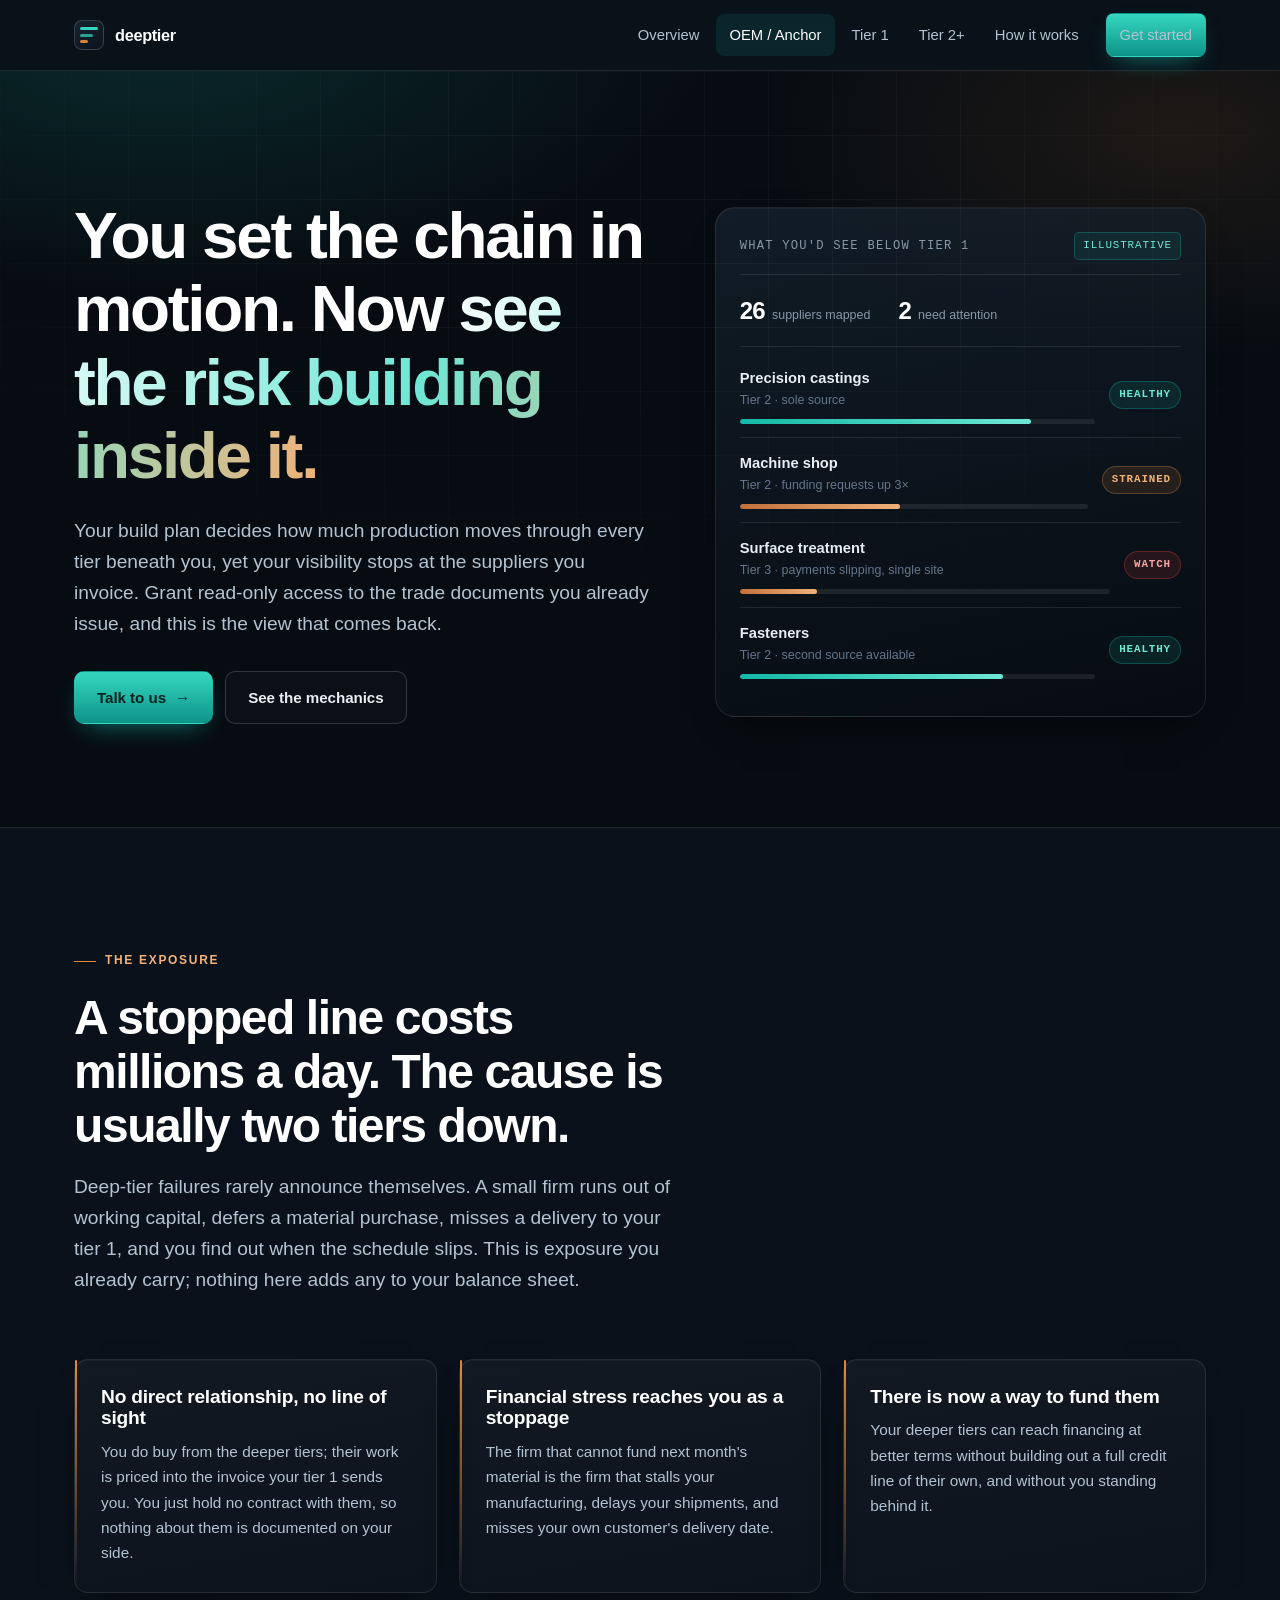
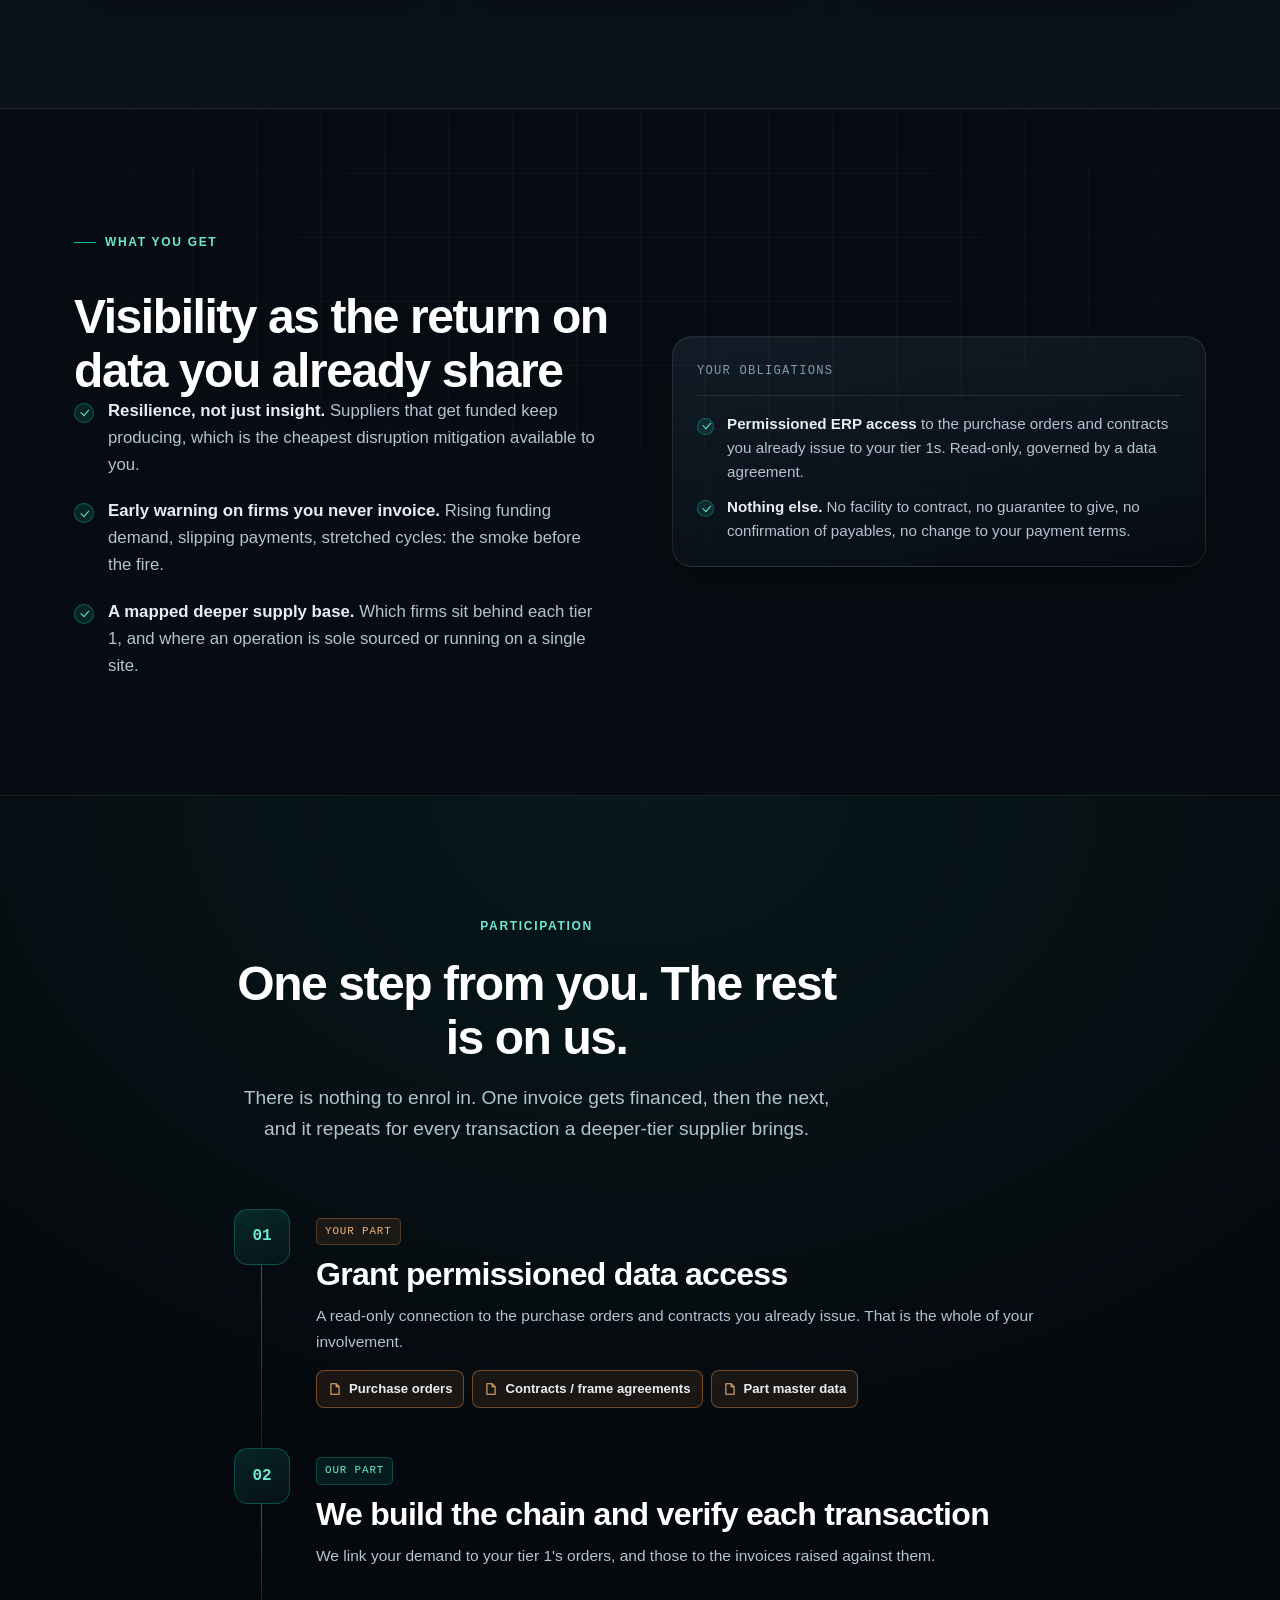
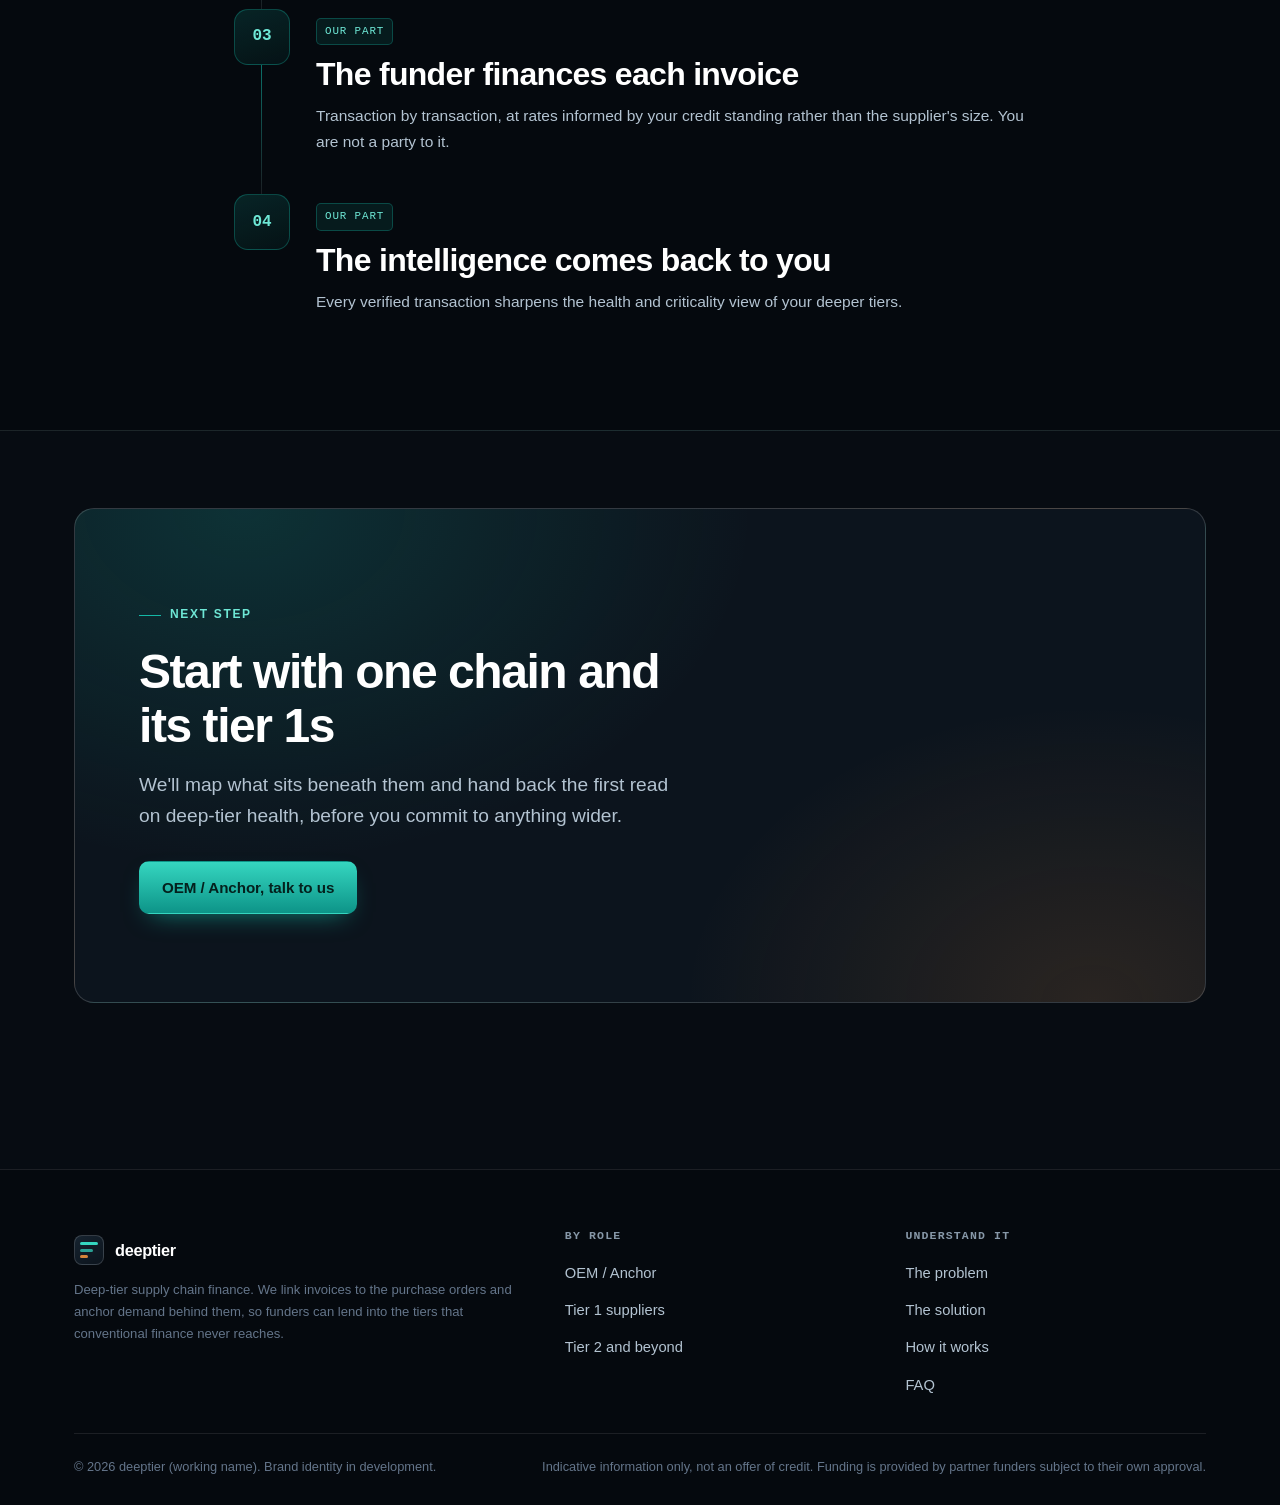
==== commit 0560cc58: "Rework site copy and structure from Ales' and Oscar's reviews Consolidates two review passes into on" ====
--- a/anchors.html
+++ b/anchors.html
@@ -3,8 +3,8 @@
 <head>
 <meta charset="utf-8">
 <meta name="viewport" content="width=device-width, initial-scale=1">
-<title>For OEMs &amp; anchors — see and de-risk the tiers below tier 1</title>
-<meta name="description" content="Trade ERP visibility for a mapped deeper supply base with financial-health and criticality signals. No facility, no guarantee, no treasury program.">
+<title>For OEMs and anchors: see the risk building below tier 1</title>
+<meta name="description" content="You set the chain in motion. Grant read-only access to the trade documents you already issue, and get back a health view of the suppliers you never invoice. No facility, no guarantee, nothing on your balance sheet.">
 <link rel="stylesheet" href="assets/css/site.css">
 </head>
 <body>
@@ -13,8 +13,7 @@
   <div class="wrap site-header__inner">
     <a class="brand" href="index.html">
       <span class="brand__mark" aria-hidden="true"><i></i><i></i><i></i></span>
-      <span class="brand__name">Deeptier</span>
-      <span class="brand__tbd" title="Placeholder wordmark — final logo to be defined">logo tbd</span>
+      <span class="brand__name">deeptier</span>
     </a>
     <button class="nav-toggle" aria-label="Menu" aria-expanded="false"><i></i></button>
     <nav class="nav" aria-label="Main">
@@ -34,16 +33,14 @@
   <section class="hero gridlines">
     <div class="wrap hero__grid">
       <div class="reveal">
-        <span class="pill"><span class="dot"></span> For <b>OEMs &amp; anchor buyers</b></span>
-        <h1 class="h-display hero__title">You underwrite the demand.
-          <span class="grad-text">Now see who's actually building it.</span>
+        <h1 class="h-display hero__title">You set the chain in motion.
+          <span class="grad-text">Now see the risk building inside it.</span>
         </h1>
-        <p class="lead">Your credit quality is the reason financing is available anywhere in your chain &mdash;
-          yet your visibility ends at the suppliers you invoice. Give us permissioned access to the trade
-          documents you already exchange, and we return a mapped deeper supply base with financial-health and
-          criticality signals on the firms inside it. No facility. No guarantee. Nothing on your balance sheet.</p>
+        <p class="lead">Your build plan decides how much production moves through every tier beneath you, yet
+          your visibility stops at the suppliers you invoice. Grant read-only access to the trade documents
+          you already issue, and this is the view that comes back.</p>
         <div class="btn-row hero__actions">
-          <a class="btn btn--primary" href="#start">Start with one programme <span aria-hidden="true">&rarr;</span></a>
+          <a class="btn btn--primary" href="#start">Talk to us <span aria-hidden="true">&rarr;</span></a>
           <a class="btn btn--ghost" href="how-it-works.html">See the mechanics</a>
         </div>
       </div>
@@ -51,14 +48,19 @@
       <div class="hero__media reveal" data-d="2">
         <div class="panel">
           <div class="panel__head">
-            <span class="panel__title">Deep-tier signal view</span>
+            <span class="panel__title">What you'd see below tier 1</span>
             <span class="chip chip--teal">Illustrative</span>
           </div>
 
-          <div class="signal">
-            <div>
-              <div class="signal__name">Precision castings, tier 2 &mdash; programme A-4471</div>
-              <div class="signal__sub">Sole source &middot; 3 open POs via 2 tier 1s</div>
+          <div class="dashsum">
+            <div><b>26</b><span>suppliers mapped</span></div>
+            <div><b class="dashsum__warn">2</b><span>need attention</span></div>
+          </div>
+
+          <div class="signal">
+            <div>
+              <div class="signal__name">Precision castings</div>
+              <div class="signal__sub">Tier 2 &middot; sole source</div>
               <div class="meter" aria-hidden="true"><i style="width:82%"></i></div>
             </div>
             <span class="tagstate tagstate--ok">Healthy</span>
@@ -66,8 +68,8 @@
 
           <div class="signal">
             <div>
-              <div class="signal__name">Machine shop, tier 2 &mdash; programme A-4471</div>
-              <div class="signal__sub">Financing requests up 3&times; QoQ &middot; on critical path</div>
+              <div class="signal__name">Machine shop</div>
+              <div class="signal__sub">Tier 2 &middot; funding requests up 3&times;</div>
               <div class="meter meter--copper" aria-hidden="true"><i style="width:46%"></i></div>
             </div>
             <span class="tagstate tagstate--warn">Strained</span>
@@ -75,8 +77,8 @@
 
           <div class="signal">
             <div>
-              <div class="signal__name">Surface treatment, tier 3 &mdash; programme B-1180</div>
-              <div class="signal__sub">Payment behaviour deteriorating &middot; single site</div>
+              <div class="signal__name">Surface treatment</div>
+              <div class="signal__sub">Tier 3 &middot; payments slipping, single site</div>
               <div class="meter meter--copper" aria-hidden="true"><i style="width:21%"></i></div>
             </div>
             <span class="tagstate tagstate--risk">Watch</span>
@@ -84,46 +86,43 @@
 
           <div class="signal">
             <div>
-              <div class="signal__name">Fasteners, tier 2 &mdash; programme B-1180</div>
-              <div class="signal__sub">Second source available &middot; capacity headroom</div>
+              <div class="signal__name">Fasteners</div>
+              <div class="signal__sub">Tier 2 &middot; second source available</div>
               <div class="meter" aria-hidden="true"><i style="width:74%"></i></div>
             </div>
             <span class="tagstate tagstate--ok">Healthy</span>
           </div>
-
-          <p class="tiny" style="margin-top:16px;">Signals are derived from verified trade documents and funding
-            activity across the chain. Illustrative example, not real supplier data.</p>
-        </div>
-      </div>
-    </div>
-  </section>
-
-  <!-- ============ WHY IT MATTERS ============ -->
+        </div>
+      </div>
+    </div>
+  </section>
+
+  <!-- ============ THE EXPOSURE ============ -->
   <section class="band band--alt">
     <div class="wrap">
       <div class="section-head reveal">
         <span class="eyebrow eyebrow--copper">The exposure</span>
-        <h2 class="h-1">A stopped line is priced in millions per day. The cause is usually two tiers down.</h2>
-        <p class="lead">Deep-tier failures rarely announce themselves. A small firm quietly runs out of working
-          capital, defers a material purchase, misses a delivery to your tier 1 &mdash; and you learn about it
-          when the schedule slips. By then the options are expedite, requalify, or stop.</p>
+        <h2 class="h-1">A stopped line costs millions a day. The cause is usually two tiers down.</h2>
+        <p class="lead">Deep-tier failures rarely announce themselves. A small firm runs out of working
+          capital, defers a material purchase, misses a delivery to your tier 1, and you find out when the
+          schedule slips. This is exposure you already carry; nothing here adds any to your balance sheet.</p>
       </div>
 
       <div class="grid grid--3">
         <article class="card card--problem reveal">
-          <h3 class="h-3">You can't map what you don't buy from</h3>
-          <p>Tier 1 relationships are documented. Below that, the picture is a survey response from two years
-            ago &mdash; if it exists. Sole-source dependencies sit undetected three tiers down.</p>
+          <h3 class="h-3">No direct relationship, no line of sight</h3>
+          <p>You do buy from the deeper tiers; their work is priced into the invoice your tier 1 sends you.
+            You just hold no contract with them, so nothing about them is documented on your side.</p>
         </article>
         <article class="card card--problem reveal" data-d="1">
-          <h3 class="h-3">Financial stress precedes operational failure</h3>
-          <p>The firm that can't fund next month's material is the firm that misses next quarter's delivery.
-            That signal exists &mdash; it just isn't visible to you today.</p>
+          <h3 class="h-3">Financial stress reaches you as a stoppage</h3>
+          <p>The firm that cannot fund next month's material is the firm that stalls your manufacturing,
+            delays your shipments, and misses your own customer's delivery date.</p>
         </article>
         <article class="card card--problem reveal" data-d="2">
-          <h3 class="h-3">Programs can't reach far enough to help</h3>
-          <p>Extending a treasury-run SCF program to hundreds of small deep-tier firms is operationally and
-            commercially impossible. So the tier that needs liquidity most gets none.</p>
+          <h3 class="h-3">There is now a way to fund them</h3>
+          <p>Your deeper tiers can reach financing at better terms without building out a full credit line of
+            their own, and without you standing behind it.</p>
         </article>
       </div>
     </div>
@@ -136,19 +135,13 @@
         <div class="stack reveal">
           <span class="eyebrow">What you get</span>
           <h2 class="h-1">Visibility as the return on data you already share</h2>
-          <p class="lead">Every financed transaction adds a verified edge to the graph of your supply chain.
-            The more of the chain that transacts through us, the sharper the picture you get back.</p>
-          <ul class="ticks">
-            <li><b>A mapped deeper supply base.</b> Which firms sit behind each tier 1, on which of your
-              programmes and part numbers.</li>
-            <li><b>Financial-health indicators</b> on companies you have no contract with &mdash; built from
-              verified trade activity and funding demand, not self-reported questionnaires.</li>
-            <li><b>Criticality overlay.</b> Where a financed operation is sole-sourced, capacity-constrained,
-              or sitting on a single site.</li>
-            <li><b>Early-warning signals.</b> Rising funding demand, deteriorating payment behaviour, and
-              stretched cycles &mdash; the smoke before the fire.</li>
+          <ul class="ticks ticks--lg">
             <li><b>Resilience, not just insight.</b> Suppliers that get funded keep producing, which is the
               cheapest disruption mitigation available to you.</li>
+            <li><b>Early warning on firms you never invoice.</b> Rising funding demand, slipping payments,
+              stretched cycles: the smoke before the fire.</li>
+            <li><b>A mapped deeper supply base.</b> Which firms sit behind each tier 1, and where an operation
+              is sole sourced or running on a single site.</li>
           </ul>
         </div>
 
@@ -156,17 +149,10 @@
           <div class="panel">
             <div class="panel__head"><span class="panel__title">Your obligations</span></div>
             <ul class="ticks">
-              <li><b>Permissioned ERP access</b> to the trade documents you already issue &mdash; purchase
-                orders and contracts to your tier 1s.</li>
+              <li><b>Permissioned ERP access</b> to the purchase orders and contracts you already issue to
+                your tier 1s. Read-only, governed by a data agreement.</li>
               <li><b>Nothing else.</b> No facility to contract, no guarantee to give, no confirmation of
-                payables, no program inside treasury.</li>
-            </ul>
-            <div class="panel__head" style="margin-top:26px;"><span class="panel__title">What you never take on</span></div>
-            <ul class="crosses">
-              <li>No credit exposure to deep-tier suppliers.</li>
-              <li>No change to your payment terms with tier 1.</li>
-              <li>No onboarding burden per supplier.</li>
-              <li>No accounting treatment question on your payables.</li>
+                payables, no change to your payment terms.</li>
             </ul>
           </div>
         </div>
@@ -179,45 +165,49 @@
     <div class="wrap wrap--narrow">
       <div class="section-head center reveal">
         <span class="eyebrow">Participation</span>
-        <h2 class="h-1">Four steps, and none of them touch treasury</h2>
+        <h2 class="h-1">One step from you. The rest is on us.</h2>
+        <p class="lead">There is nothing to enrol in. One invoice gets financed, then the next, and it repeats
+          for every transaction a deeper-tier supplier brings.</p>
       </div>
 
       <div class="flow">
         <div class="flow__step reveal">
           <div class="flow__num" aria-hidden="true"></div>
           <div class="flow__body">
-            <h3 class="h-3">Pick one programme</h3>
-            <p>Choose a single build programme and the tier 1 suppliers on it. Scope stays narrow and legible
-              while the value gets proven.</p>
-          </div>
-        </div>
-        <div class="flow__step reveal">
-          <div class="flow__num" aria-hidden="true"></div>
-          <div class="flow__body">
-            <h3 class="h-3">Grant permissioned data access</h3>
-            <p>A read-only connection to the purchase orders and contracts you already issue to those tier 1s.
-              Scoped to the programme, governed by a data agreement.</p>
+            <span class="flow__who"><span class="chip chip--copper">Your part</span></span>
+            <h3 class="h-2">Grant permissioned data access</h3>
+            <p>A read-only connection to the purchase orders and contracts you already issue. That is the
+              whole of your involvement.</p>
             <div class="docrow">
-              <span class="doc"><svg viewBox="0 0 24 24" fill="none" stroke="currentColor" stroke-width="1.8"><path d="M14 3v5h5"/><path d="M5 3h9l5 5v13H5z"/></svg> Purchase orders</span>
-              <span class="doc"><svg viewBox="0 0 24 24" fill="none" stroke="currentColor" stroke-width="1.8"><path d="M14 3v5h5"/><path d="M5 3h9l5 5v13H5z"/></svg> Contracts / frame agreements</span>
-              <span class="doc"><svg viewBox="0 0 24 24" fill="none" stroke="currentColor" stroke-width="1.8"><path d="M14 3v5h5"/><path d="M5 3h9l5 5v13H5z"/></svg> Part &amp; programme master data</span>
-            </div>
-          </div>
-        </div>
-        <div class="flow__step reveal">
-          <div class="flow__num" aria-hidden="true"></div>
-          <div class="flow__body">
-            <h3 class="h-3">We build the chain and verify transactions</h3>
-            <p>We link your demand to tier 1's purchase orders and to the tier 2 invoices raised against them,
-              then act as the verification layer a funder can rely on.</p>
-          </div>
-        </div>
-        <div class="flow__step reveal">
-          <div class="flow__num" aria-hidden="true"></div>
-          <div class="flow__body">
-            <h3 class="h-3">Funding flows down, intelligence flows up</h3>
-            <p>Deep-tier suppliers get financed transaction by transaction. You receive the supply-chain health
-              and criticality analysis built from those verified stories.</p>
+              <span class="doc doc--key"><svg viewBox="0 0 24 24" fill="none" stroke="currentColor" stroke-width="1.8"><path d="M14 3v5h5"/><path d="M5 3h9l5 5v13H5z"/></svg> Purchase orders</span>
+              <span class="doc doc--key"><svg viewBox="0 0 24 24" fill="none" stroke="currentColor" stroke-width="1.8"><path d="M14 3v5h5"/><path d="M5 3h9l5 5v13H5z"/></svg> Contracts / frame agreements</span>
+              <span class="doc doc--key"><svg viewBox="0 0 24 24" fill="none" stroke="currentColor" stroke-width="1.8"><path d="M14 3v5h5"/><path d="M5 3h9l5 5v13H5z"/></svg> Part master data</span>
+            </div>
+          </div>
+        </div>
+        <div class="flow__step reveal">
+          <div class="flow__num" aria-hidden="true"></div>
+          <div class="flow__body">
+            <span class="flow__who"><span class="chip chip--teal">Our part</span></span>
+            <h3 class="h-2">We build the chain and verify each transaction</h3>
+            <p>We link your demand to your tier 1's orders, and those to the invoices raised against them.</p>
+          </div>
+        </div>
+        <div class="flow__step reveal">
+          <div class="flow__num" aria-hidden="true"></div>
+          <div class="flow__body">
+            <span class="flow__who"><span class="chip chip--teal">Our part</span></span>
+            <h3 class="h-2">The funder finances each invoice</h3>
+            <p>Transaction by transaction, at rates informed by your credit standing rather than the
+              supplier's size. You are not a party to it.</p>
+          </div>
+        </div>
+        <div class="flow__step reveal">
+          <div class="flow__num" aria-hidden="true"></div>
+          <div class="flow__body">
+            <span class="flow__who"><span class="chip chip--teal">Our part</span></span>
+            <h3 class="h-2">The intelligence comes back to you</h3>
+            <p>Every verified transaction sharpens the health and criticality view of your deeper tiers.</p>
           </div>
         </div>
       </div>
@@ -230,12 +220,11 @@
       <div class="cta reveal">
         <div style="max-width:58ch;">
           <span class="eyebrow">Next step</span>
-          <h2 class="h-1">Start with one programme and its tier 1s</h2>
-          <p class="lead">We'll map what sits beneath them, show you the transactions that are financeable
-            today, and hand back the first read on deep-tier health &mdash; before you commit to anything wider.</p>
+          <h2 class="h-1">Start with one chain and its tier 1s</h2>
+          <p class="lead">We'll map what sits beneath them and hand back the first read on deep-tier health,
+            before you commit to anything wider.</p>
           <div class="btn-row">
-            <a class="btn btn--primary" href="how-it-works.html#start">See what we need</a>
-            <a class="btn btn--ghost" href="tier-1.html">How this looks to your tier 1s</a>
+            <a class="btn btn--primary" href="how-it-works.html#start">OEM / Anchor, talk to us</a>
           </div>
         </div>
       </div>
@@ -250,10 +239,11 @@
       <div>
         <a class="brand" href="index.html" style="margin-bottom:14px;">
           <span class="brand__mark" aria-hidden="true"><i></i><i></i><i></i></span>
-          <span class="brand__name">Deeptier</span>
+          <span class="brand__name">deeptier</span>
         </a>
-        <p class="site-footer__note">Deep-tier supply chain finance. We link invoices to the purchase orders and
-          anchor demand behind them, so funders can lend into the tiers programs never reach.</p>
+        <p class="site-footer__note">Deep-tier supply chain finance. We link invoices to the purchase orders
+          and anchor demand behind them, so funders can lend into the tiers that conventional finance never
+          reaches.</p>
       </div>
       <div>
         <h5>By role</h5>
@@ -274,8 +264,8 @@
       </div>
     </div>
     <div class="site-footer__bottom">
-      <p class="tiny">&copy; 2026 Deeptier (working name). Brand identity in development.</p>
-      <p class="tiny">Indicative information only &mdash; not an offer of credit. Funding is provided by partner funders subject to their own approval.</p>
+      <p class="tiny">&copy; 2026 deeptier (working name). Brand identity in development.</p>
+      <p class="tiny">Indicative information only, not an offer of credit. Funding is provided by partner funders subject to their own approval.</p>
     </div>
   </div>
 </footer>
--- a/assets/css/site.css
+++ b/assets/css/site.css
@@ -1,5 +1,5 @@
 /* =========================================================
-   Deep-Tier Supply Chain Finance — microsite styles
+   Deep-Tier Supply Chain Finance: microsite styles
    Dark-first fintech system: ink neutrals + teal primary + copper accent
    ========================================================= */
 
@@ -249,7 +249,7 @@
   height: 70px;
 }
 
-/* placeholder brand mark — swap when the real logo lands */
+/* placeholder brand mark: swap when the real logo lands */
 .brand { display: inline-flex; align-items: center; gap: 11px; color: #fff; }
 .brand:hover { color: #fff; }
 .brand__mark {
@@ -279,18 +279,6 @@
   font-size: 1.02rem;
   letter-spacing: -0.02em;
 }
-.brand__tbd {
-  font-family: var(--mono);
-  font-size: 9px;
-  letter-spacing: 0.08em;
-  color: var(--text-faint);
-  border: 1px dashed var(--line-strong);
-  border-radius: 4px;
-  padding: 2px 5px;
-  margin-left: 2px;
-  text-transform: uppercase;
-}
-
 .nav { margin-left: auto; display: flex; align-items: center; gap: 4px; }
 .nav a {
   padding: 9px 13px;
@@ -379,6 +367,16 @@
   box-shadow: 0 0 0 4px rgba(20, 184, 166, 0.18);
 }
 
+/* single consolidated note under the hero (replaces the old 4-box trust strip) */
+.heronote {
+  margin-top: clamp(38px, 4.5vw, 60px);
+  padding-top: 24px;
+  border-top: 1px solid var(--line);
+  font-size: clamp(0.95rem, 1.2vw, 1.06rem);
+  color: var(--text-mid);
+  max-width: 78ch;
+}
+
 /* trust strip under hero */
 .trust {
   margin-top: clamp(44px, 5vw, 68px);
@@ -398,7 +396,33 @@
 }
 .trust dd { margin: 5px 0 0; font-size: 0.86rem; color: var(--text-dim); line-height: 1.45; }
 
+/* promoted single feature block, for the one idea a section leads on */
+.spotlight {
+  display: grid;
+  grid-template-columns: 42px 1fr;
+  gap: 24px;
+  align-items: start;
+  padding: clamp(26px, 3.4vw, 38px);
+  border-radius: var(--radius-lg);
+  border: 1px solid rgba(20, 184, 166, 0.28);
+  background:
+    radial-gradient(90% 140% at 0% 0%, rgba(20, 184, 166, 0.11), transparent 62%),
+    linear-gradient(170deg, rgba(255, 255, 255, 0.035), rgba(255, 255, 255, 0.012));
+  box-shadow: var(--shadow-card);
+}
+.spotlight .ico { margin-bottom: 0; }
+.spotlight .lead { max-width: 68ch; }
+
 /* ---------- tier stack visual (hero art) ---------- */
+.tierstack__cap {
+  font-family: var(--mono);
+  font-size: 0.7rem;
+  letter-spacing: 0.11em;
+  text-transform: uppercase;
+  color: var(--text-dim);
+  margin-bottom: 2px;
+}
+
 .tierstack {
   display: grid;
   gap: 12px;
@@ -601,6 +625,12 @@
 
 .ticks li b { color: var(--text); font-weight: 600; }
 
+/* larger tick list, for a short high-value list that carries a section */
+.ticks--lg { gap: 20px; }
+.ticks--lg li { font-size: 1.05rem; padding-left: 34px; line-height: 1.6; }
+.ticks--lg li::before { width: 20px; height: 20px; top: 0.3em; }
+.ticks--lg li::after { left: 6.5px; top: 0.66em; }
+
 /* crosses, for problem/pain lists */
 .crosses { list-style: none; margin: 0; padding: 0; display: grid; gap: 13px; }
 .crosses li {
@@ -628,6 +658,10 @@
   top: 0.3em;
 }
 .crosses li b { color: var(--text); font-weight: 600; }
+
+/* bullet list replacing paragraph copy inside a card */
+.card__bullets { margin-top: 14px; gap: 10px; }
+.card__bullets li { font-size: 0.92rem; }
 
 /* ---------- flow (how it works) ---------- */
 .flow { display: grid; gap: 0; counter-reset: step; }
@@ -709,6 +743,16 @@
 }
 .doc svg { width: 14px; height: 14px; color: var(--teal-300); flex: none; }
 
+/* the documents the applicant must bring: highlighted so they stand out as the ask */
+.doc--key {
+  border-style: solid;
+  border-color: rgba(224, 138, 60, 0.45);
+  background: rgba(224, 138, 60, 0.1);
+  color: var(--text);
+  font-weight: 560;
+}
+.doc--key svg { color: var(--copper-300); }
+
 /* ---------- chain diagram ---------- */
 .chain {
   display: grid;
@@ -727,7 +771,7 @@
 .chain__node:last-child { border-right: 0; }
 .chain__node h4 { font-size: 1.02rem; margin-bottom: 8px; }
 .chain__node p { font-size: 0.88rem; color: var(--text-dim); }
-.chain__node .chip { margin-bottom: 14px; }
+.chain__node .chip { margin-bottom: 22px; }
 .chain__flowlabel {
   margin-top: 18px;
   padding-top: 14px;
@@ -766,7 +810,26 @@
 }
 .panel__title { font-family: var(--mono); font-size: 0.76rem; letter-spacing: 0.1em; text-transform: uppercase; color: var(--text-dim); }
 
-/* signal rows — used on anchor page (supply-chain health) */
+/* dashboard summary strip, so the signal panel reads as a health view at a glance */
+.dashsum {
+  display: flex;
+  gap: 28px;
+  padding-bottom: 16px;
+  margin-bottom: 6px;
+  border-bottom: 1px solid var(--line);
+}
+.dashsum div { display: flex; align-items: baseline; gap: 7px; }
+.dashsum b {
+  font-size: 1.5rem;
+  font-weight: 660;
+  letter-spacing: -0.03em;
+  color: #fff;
+  font-variant-numeric: tabular-nums;
+}
+.dashsum__warn { color: var(--copper-300); }
+.dashsum span { font-size: 0.78rem; color: var(--text-dim); }
+
+/* signal rows: used on anchor page (supply-chain health) */
 .signal {
   display: grid;
   grid-template-columns: 1fr auto;
@@ -816,8 +879,62 @@
 table.cmp .col-us { background: rgba(20, 184, 166, 0.05); }
 table.cmp thead .col-us { color: var(--teal-300); }
 
+/* tick / cross comparison: marks carry the meaning, not sentences */
+table.cmp--marks { min-width: 680px; }
+table.cmp--marks td:not(:first-child),
+table.cmp--marks thead th:not(:first-child) { text-align: center; width: 20%; }
+table.cmp--marks td:first-child { width: 40%; }
+
+.mark {
+  display: inline-grid;
+  place-items: center;
+  width: 24px;
+  height: 24px;
+  border-radius: 50%;
+  font-size: 0.86rem;
+  font-weight: 700;
+  line-height: 1;
+}
+.mark--yes {
+  color: var(--teal-300);
+  background: rgba(20, 184, 166, 0.14);
+  border: 1px solid rgba(20, 184, 166, 0.42);
+}
+.mark--yes::before { content: "\2713"; }
+.mark--no {
+  color: #f8a3a3;
+  background: rgba(239, 68, 68, 0.12);
+  border: 1px solid rgba(239, 68, 68, 0.34);
+}
+.mark--no::before { content: "\2715"; }
+
+/* two-column role / benefit pairs */
+table.cmp--pairs { min-width: 0; }
+table.cmp--pairs td:first-child {
+  width: 34%;
+  font-family: var(--mono);
+  font-size: 0.78rem;
+  letter-spacing: 0.08em;
+  text-transform: uppercase;
+  color: var(--teal-300);
+  font-weight: 700;
+}
+table.cmp--pairs td:last-child { color: var(--text); font-size: 1.02rem; }
+
 /* ---------- FAQ ---------- */
 .faq { display: grid; gap: 12px; }
+
+/* group label, so a longer FAQ stays scannable */
+.faq__group {
+  margin: 26px 0 2px;
+  font-family: var(--mono);
+  font-size: 0.72rem;
+  letter-spacing: 0.11em;
+  text-transform: uppercase;
+  color: var(--text-dim);
+  font-weight: 700;
+}
+.faq__group:first-child { margin-top: 0; }
 details.qa {
   border: 1px solid var(--line);
   border-radius: var(--radius);
@@ -844,7 +961,7 @@
   flex: none;
   transition: transform 0.2s var(--ease);
 }
-details.qa[open] summary::after { content: "–"; }
+details.qa[open] summary::after { content: "\2212"; }
 details.qa[open] { border-color: var(--line-strong); }
 details.qa .qa__body { padding: 0 22px 20px; color: var(--text-mid); font-size: 0.95rem; }
 
@@ -952,6 +1069,7 @@
 
 @media (max-width: 620px) {
   .grid--2, .grid--4 { grid-template-columns: 1fr; }
+  .spotlight { grid-template-columns: 1fr; gap: 18px; }
   .site-footer__grid { grid-template-columns: 1fr; gap: 30px; }
   .flow__step { grid-template-columns: 44px 1fr; gap: 18px; }
   .flow__num { width: 44px; height: 44px; border-radius: 12px; font-size: 0.88rem; }
